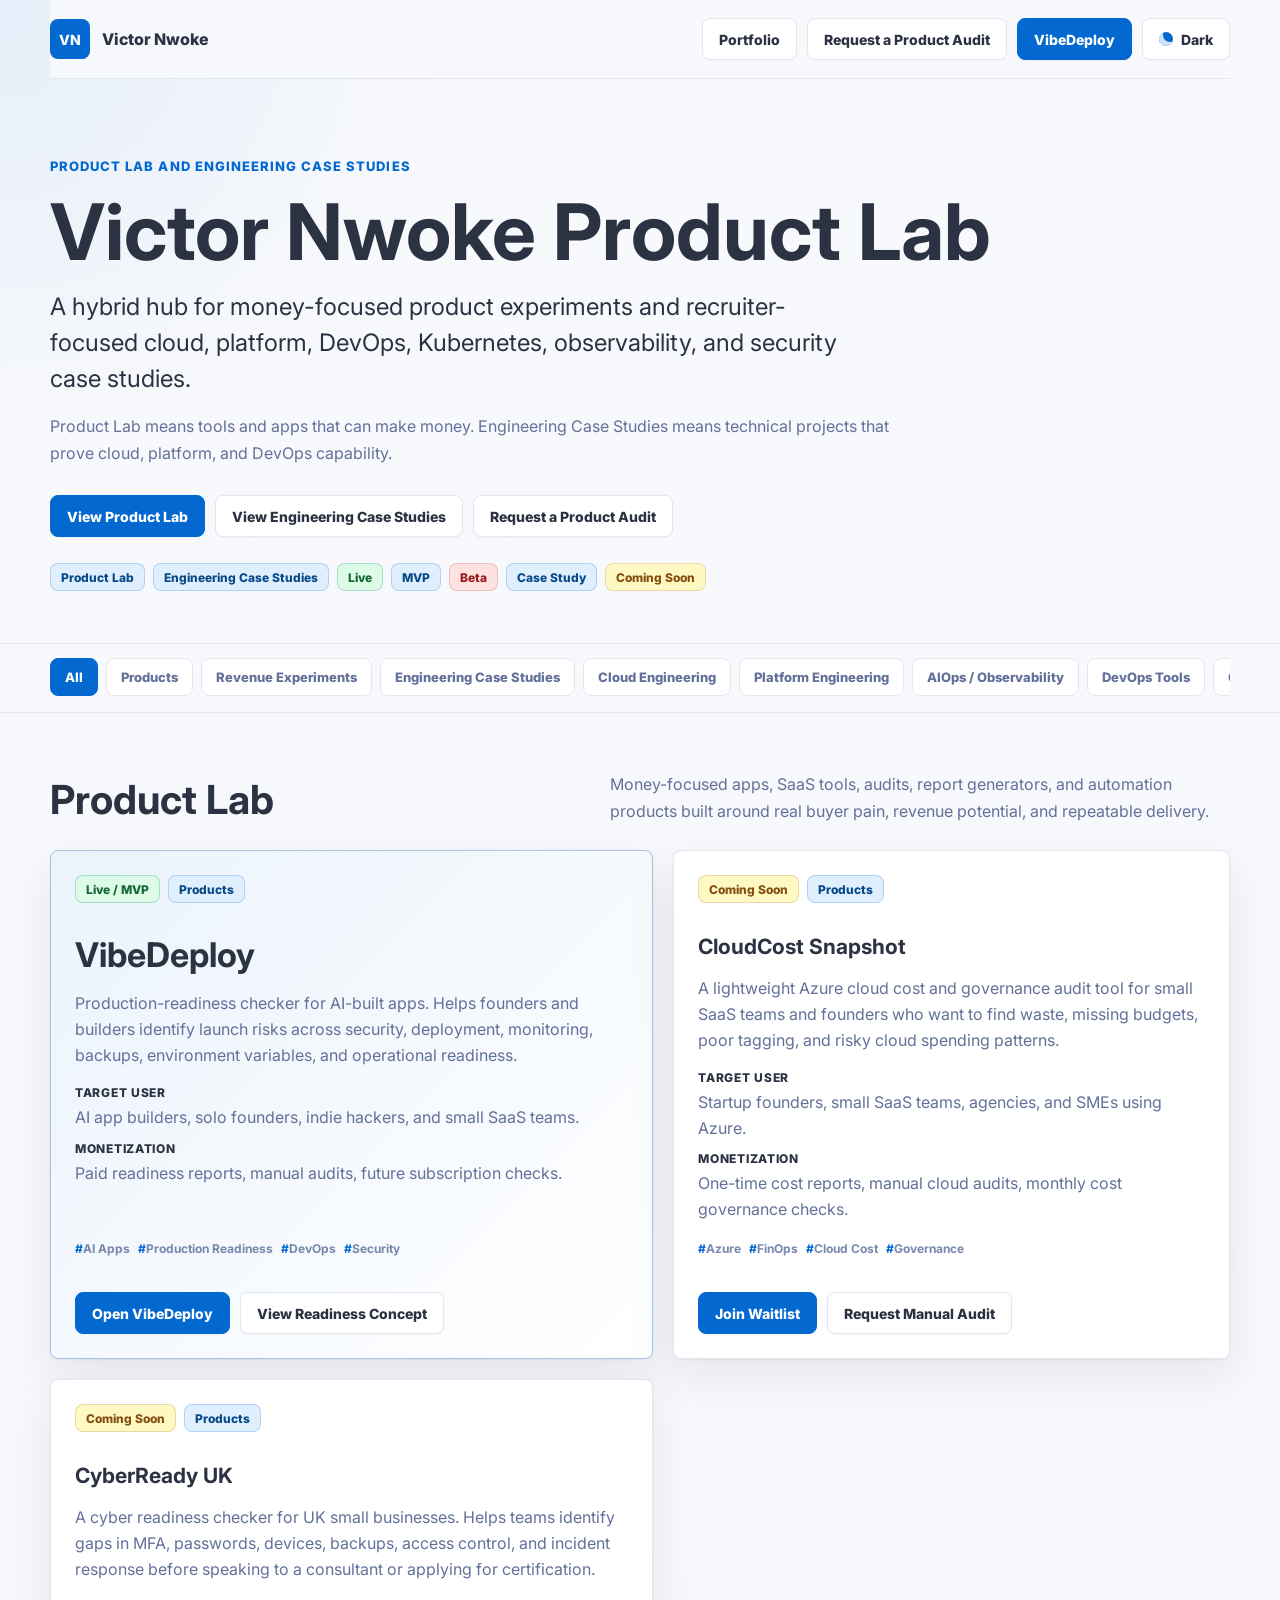
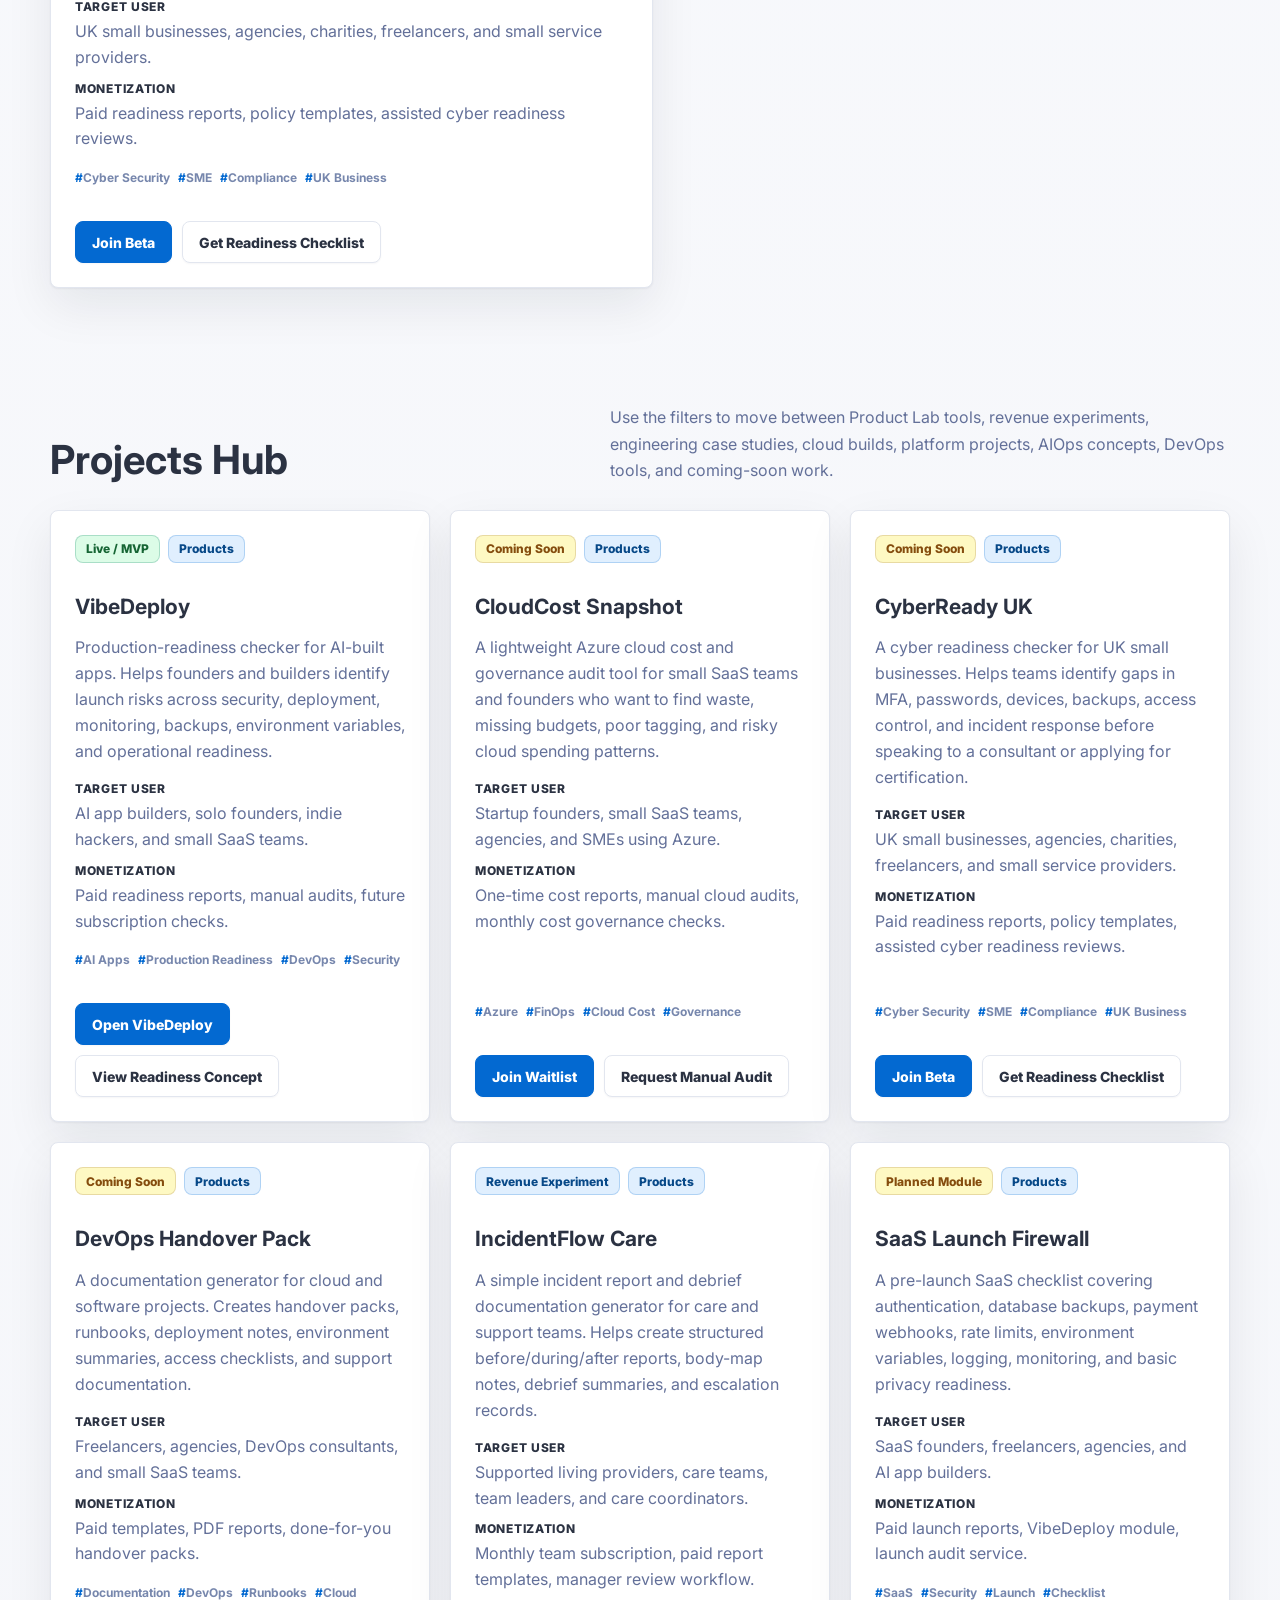
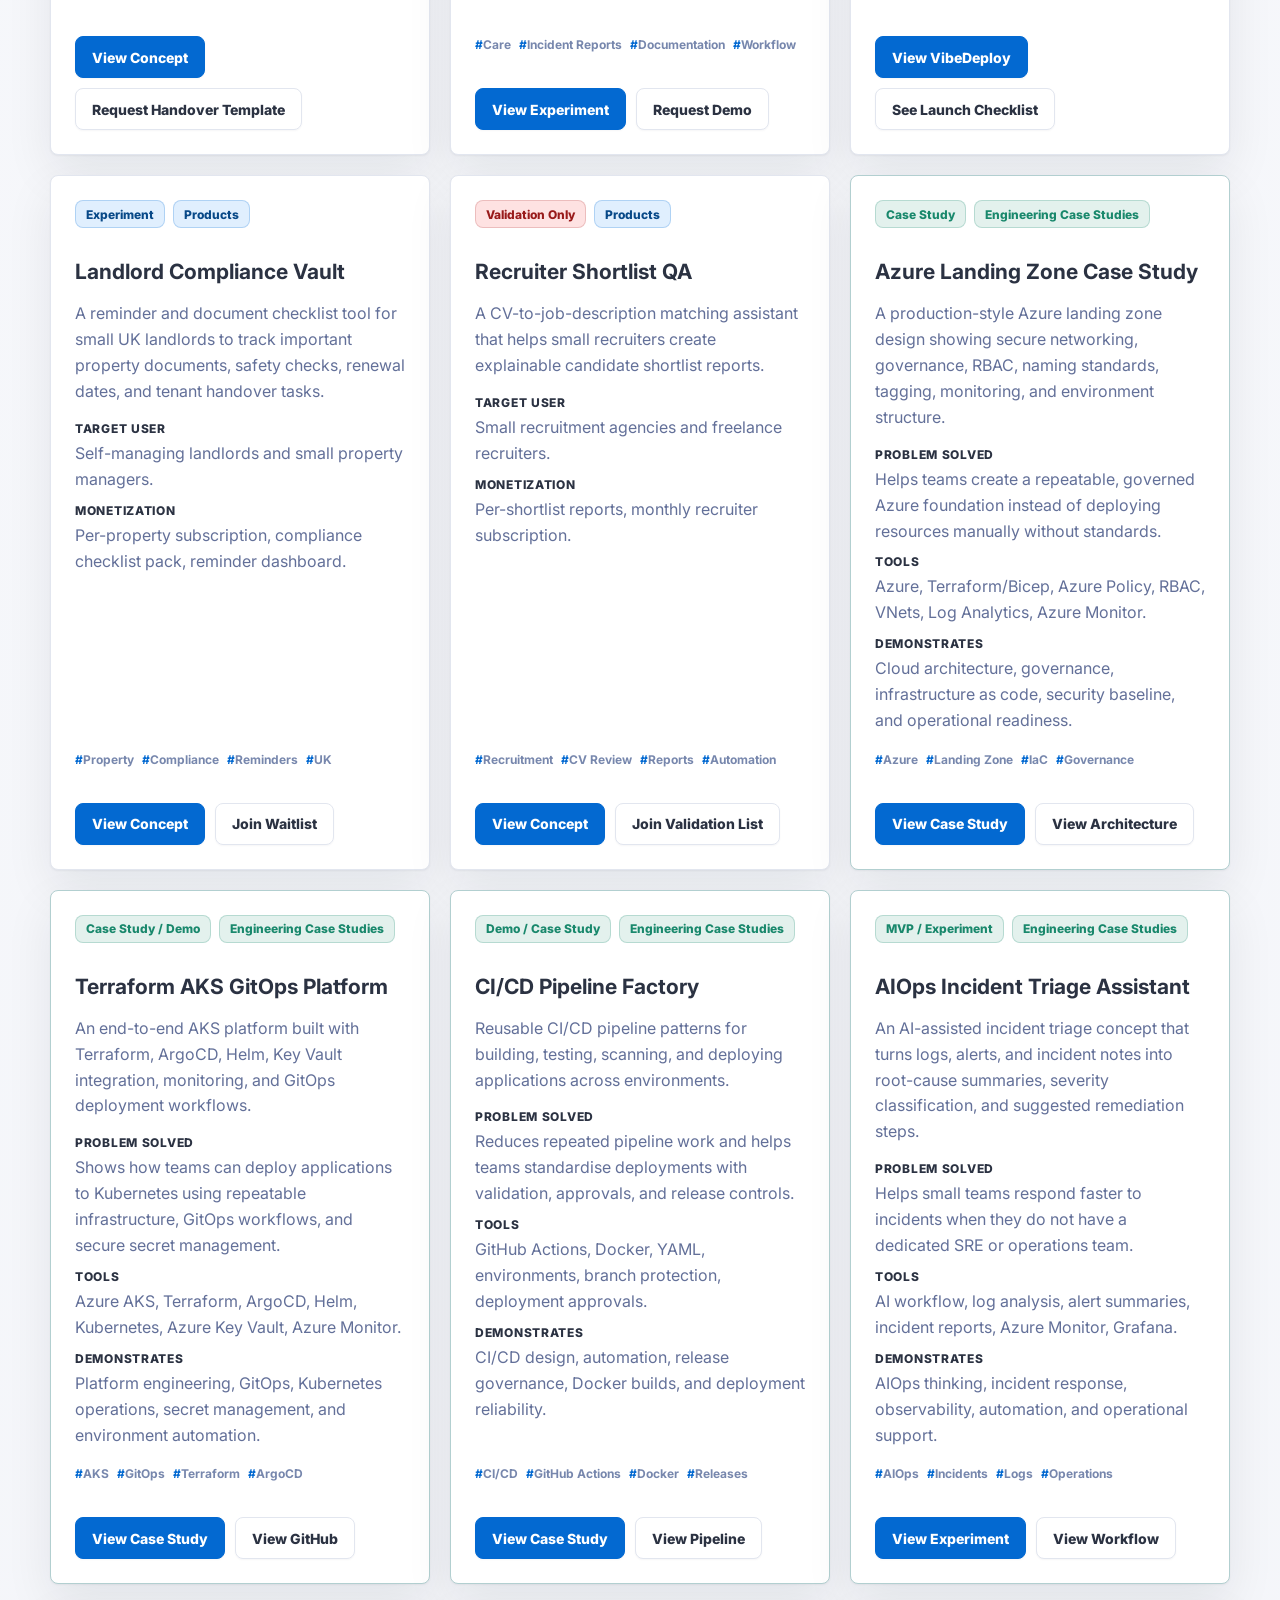
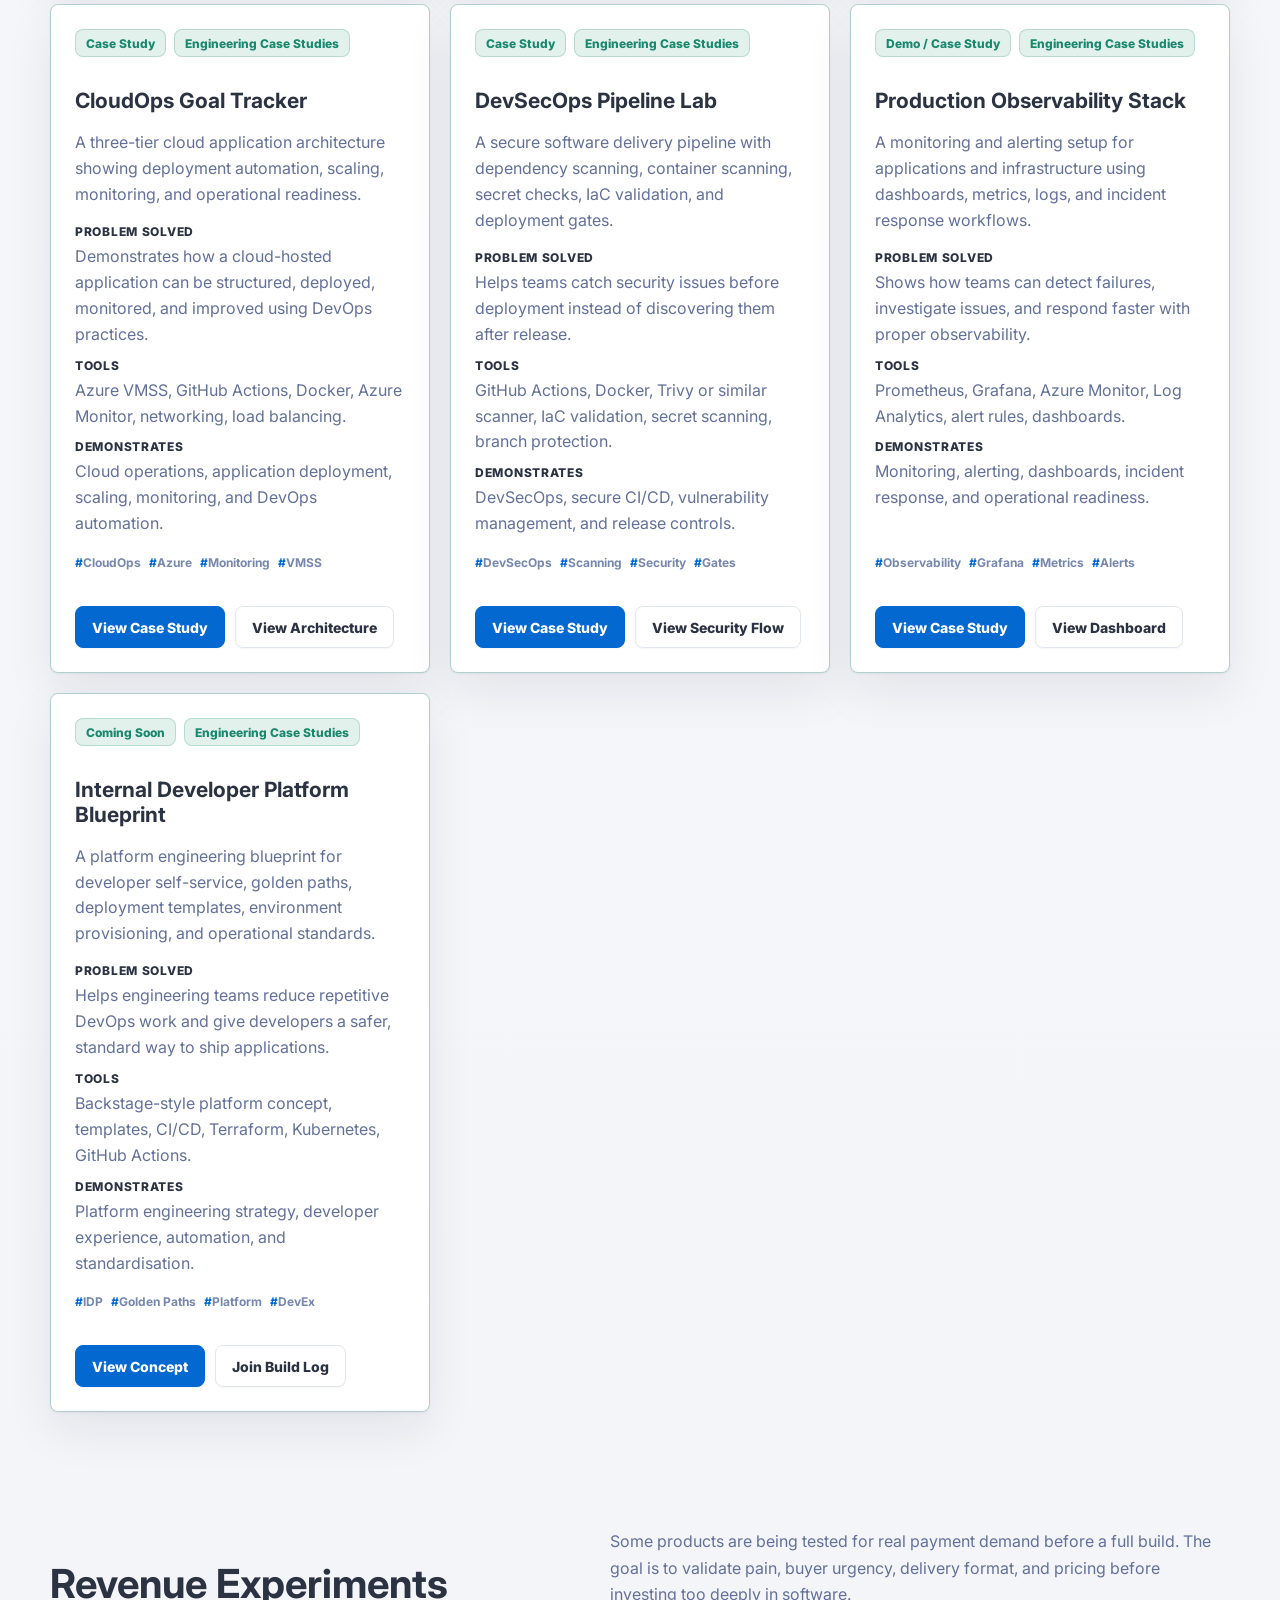
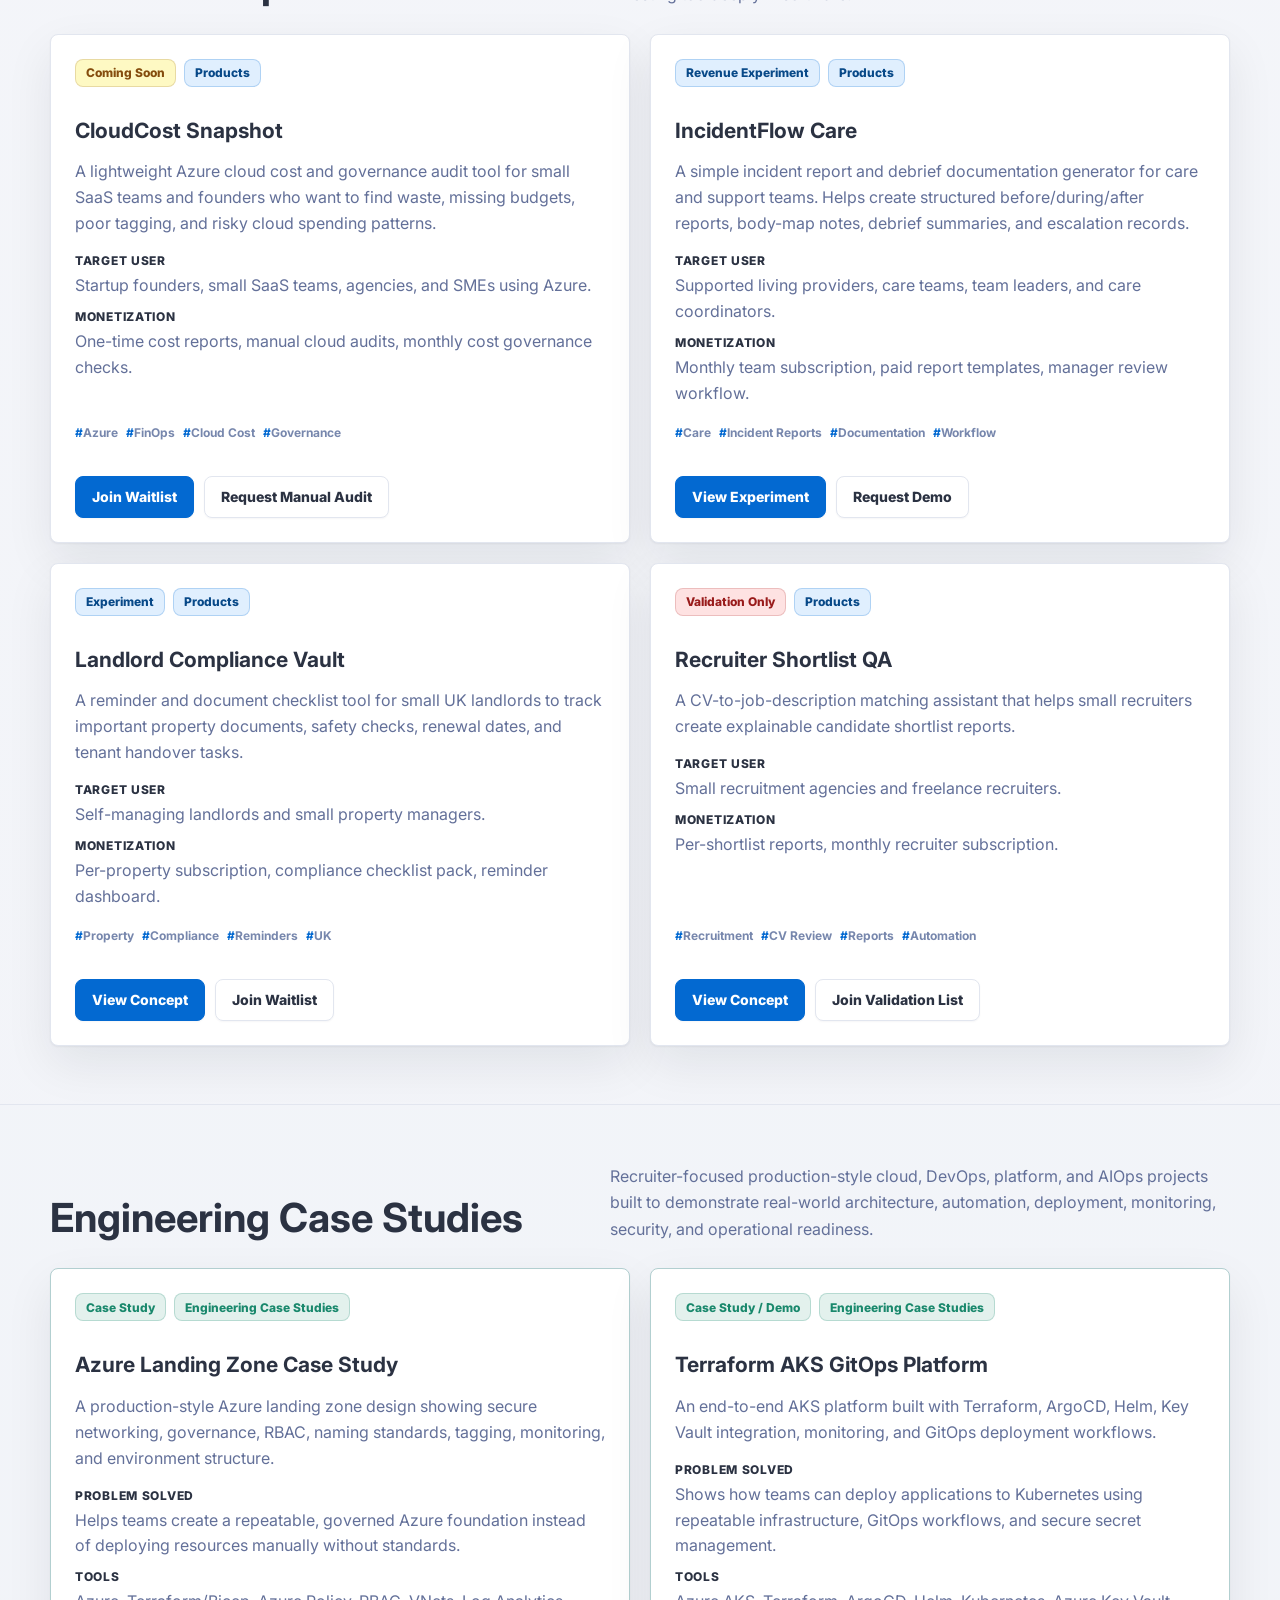
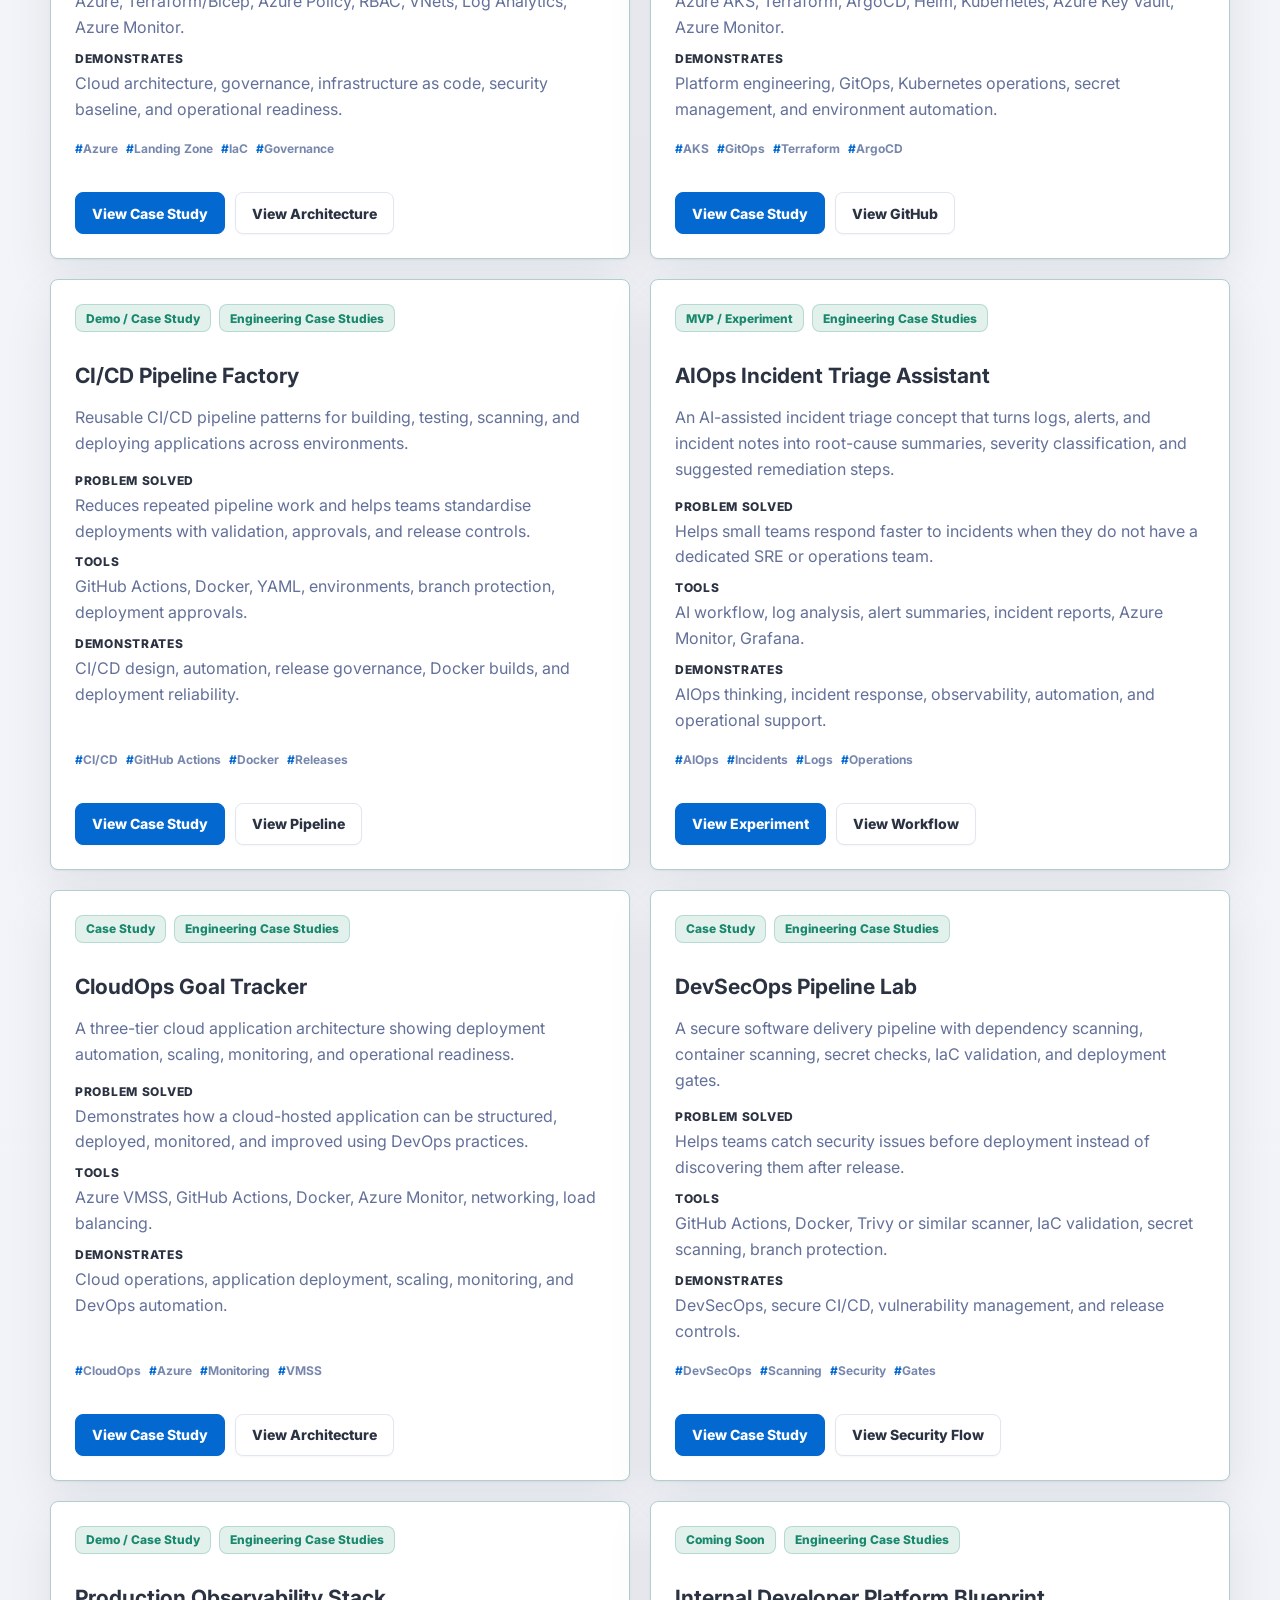
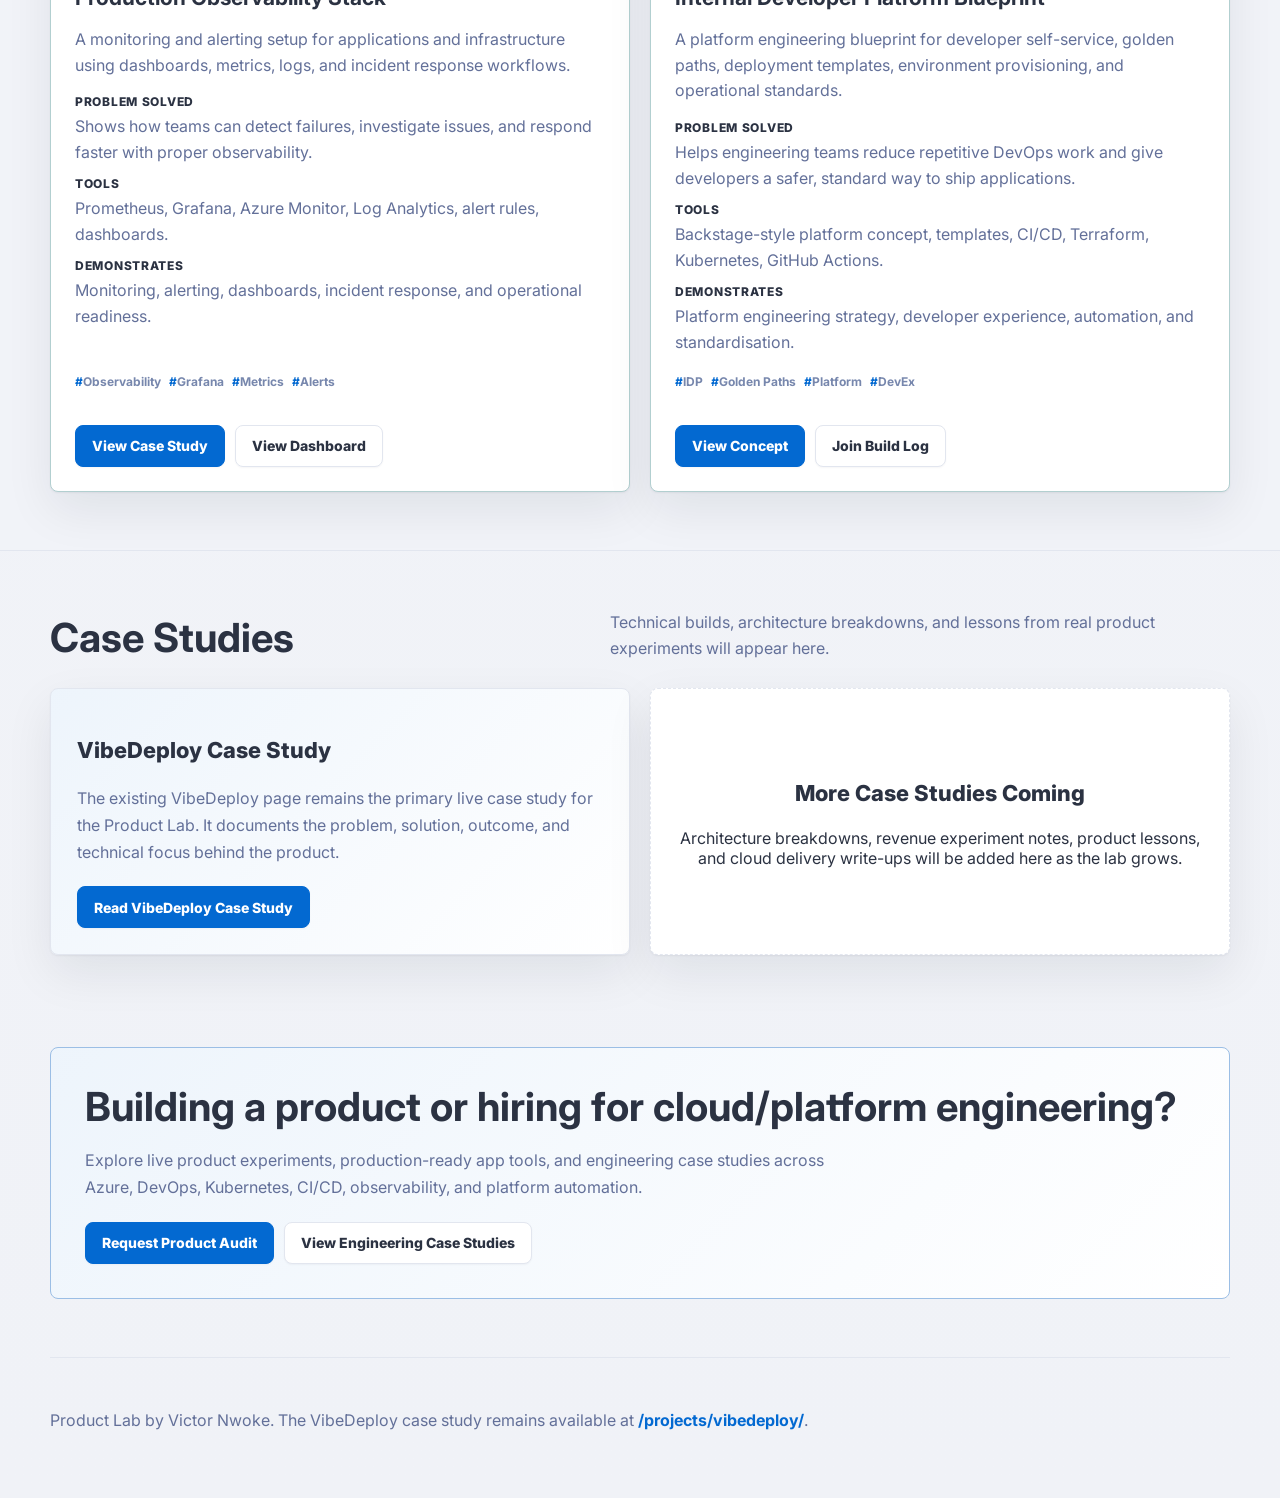
==== projects/index.html @ e007055e "build feature project page" ====
<!doctype html>
<html lang="en">
  <head>
    <meta charset="UTF-8" />
    <meta name="viewport" content="width=device-width, initial-scale=1.0" />
    <meta
      name="description"
      content="Explore Victor Nwoke’s Product Lab — live apps, SaaS tools, DevOps utilities, AI app readiness tools, cloud audit products, business automation experiments, and case studies."
    />
    <link rel="icon" type="image/svg+xml" href="../favicon.svg" />
    <link rel="preconnect" href="https://fonts.googleapis.com" />
    <link rel="preconnect" href="https://fonts.gstatic.com" crossorigin />
    <link
      href="https://fonts.googleapis.com/css2?family=Inter:wght@400;500;600;700;800&amp;display=swap"
      rel="stylesheet"
    />
    <link rel="stylesheet" href="../assets/index-D18LbNVd.css" />
    <title>Victor Nwoke Product Lab | Apps, SaaS Tools & Product Experiments</title>
    <script>
      (function () {
        try {
          var savedTheme = localStorage.getItem("victor-theme");
          var prefersDark = window.matchMedia("(prefers-color-scheme: dark)").matches;
          var theme = savedTheme || (prefersDark ? "dark" : "light");
          document.documentElement.classList.toggle("dark", theme === "dark");
          document.documentElement.setAttribute("data-theme", theme);
        } catch (error) {
          document.documentElement.setAttribute("data-theme", "light");
        }
      })();
    </script>
    <style>
      :root {
        color-scheme: dark;
        --bg: #07111f;
        --panel: #0d1b2d;
        --panel-strong: #10243a;
        --line: rgba(148, 163, 184, 0.24);
        --text: #f8fafc;
        --muted: #b6c3d5;
        --soft: #8190a5;
        --blue: #4f9cff;
        --blue-strong: #1f6fd1;
        --green: #4fd1a5;
        --amber: #f4be5e;
        --rose: #fb7185;
      }

      * {
        box-sizing: border-box;
      }

      html {
        scroll-behavior: smooth;
      }

      body {
        margin: 0;
        font-family: Inter, system-ui, -apple-system, BlinkMacSystemFont, "Segoe UI", sans-serif;
        background: var(--bg);
        color: var(--text);
      }

      a {
        color: inherit;
        text-decoration: none;
      }

      button,
      input,
      textarea,
      select {
        font: inherit;
      }

      .page {
        min-height: 100vh;
        background:
          linear-gradient(rgba(7, 17, 31, 0.88), rgba(7, 17, 31, 0.98)),
          url("https://images.pexels.com/photos/3861969/pexels-photo-3861969.jpeg?auto=compress&cs=tinysrgb&w=1800");
        background-size: cover;
        background-position: center top;
        background-attachment: fixed;
      }

      .container {
        width: min(1180px, calc(100% - 32px));
        margin: 0 auto;
      }

      .topbar {
        display: flex;
        align-items: center;
        justify-content: space-between;
        gap: 16px;
        padding: 24px 0;
      }

      .brand {
        display: inline-flex;
        align-items: center;
        gap: 12px;
        font-weight: 800;
      }

      .brand-mark {
        display: grid;
        place-items: center;
        width: 40px;
        height: 40px;
        border-radius: 8px;
        background: #ffffff;
        color: #07111f;
        font-size: 14px;
      }

      .nav-actions {
        display: flex;
        flex-wrap: wrap;
        justify-content: flex-end;
        gap: 10px;
      }

      .button,
      .text-link {
        display: inline-flex;
        align-items: center;
        justify-content: center;
        min-height: 42px;
        padding: 0 16px;
        border: 1px solid var(--line);
        border-radius: 8px;
        color: var(--text);
        font-size: 14px;
        font-weight: 800;
        background: rgba(13, 27, 45, 0.86);
        cursor: pointer;
      }

      .button.primary,
      .text-link.primary {
        border-color: rgba(79, 156, 255, 0.68);
        background: var(--blue-strong);
      }

      .button:hover,
      .text-link:hover,
      .filter-button:hover {
        border-color: rgba(79, 156, 255, 0.9);
      }

      .hero {
        padding: 54px 0 36px;
      }

      .kicker {
        display: inline-flex;
        align-items: center;
        color: var(--green);
        font-size: 13px;
        font-weight: 800;
        text-transform: uppercase;
        letter-spacing: 0.08em;
      }

      h1 {
        max-width: 980px;
        margin: 18px 0;
        font-size: clamp(44px, 7vw, 88px);
        line-height: 0.96;
        letter-spacing: 0;
      }

      .hero-copy {
        max-width: 790px;
        margin: 0;
        color: var(--muted);
        font-size: clamp(18px, 2.1vw, 24px);
        line-height: 1.5;
      }

      .hero-support {
        max-width: 850px;
        margin: 16px 0 0;
        color: var(--soft);
        font-size: 16px;
        line-height: 1.7;
      }

      .hero-actions,
      .link-row {
        display: flex;
        flex-wrap: wrap;
        gap: 10px;
      }

      .hero-actions {
        margin-top: 28px;
      }

      .status-row {
        display: flex;
        flex-wrap: wrap;
        gap: 8px;
        margin-top: 24px;
      }

      .section {
        padding: 48px 0;
      }

      .section-head {
        display: flex;
        align-items: end;
        justify-content: space-between;
        gap: 24px;
        margin-bottom: 22px;
      }

      h2 {
        margin: 0;
        font-size: clamp(28px, 4vw, 42px);
        letter-spacing: 0;
      }

      .section-head p,
      .intro-text {
        max-width: 620px;
        margin: 0;
        color: var(--muted);
        line-height: 1.65;
      }

      .filter-bar {
        position: sticky;
        top: 0;
        z-index: 3;
        padding: 14px 0;
        border-top: 1px solid var(--line);
        border-bottom: 1px solid var(--line);
        background: rgba(7, 17, 31, 0.9);
        backdrop-filter: blur(16px);
      }

      .filters {
        display: flex;
        gap: 8px;
        overflow-x: auto;
        padding-bottom: 2px;
      }

      .filter-button {
        flex: 0 0 auto;
        min-height: 38px;
        padding: 0 14px;
        border: 1px solid var(--line);
        border-radius: 8px;
        color: var(--muted);
        background: rgba(13, 27, 45, 0.9);
        cursor: pointer;
        font-size: 13px;
        font-weight: 800;
      }

      .filter-button[aria-pressed="true"] {
        color: #ffffff;
        border-color: rgba(79, 156, 255, 0.72);
        background: rgba(31, 111, 209, 0.9);
      }

      .grid {
        display: grid;
        gap: 18px;
      }

      .featured-grid {
        grid-template-columns: 1.15fr 0.85fr;
      }

      .product-grid {
        grid-template-columns: repeat(3, minmax(0, 1fr));
      }

      .case-grid,
      .engineering-grid,
      .experiment-grid {
        grid-template-columns: repeat(2, minmax(0, 1fr));
      }

      .card {
        display: flex;
        flex-direction: column;
        min-height: 100%;
        border: 1px solid var(--line);
        border-radius: 8px;
        background: rgba(13, 27, 45, 0.92);
        overflow: hidden;
      }

      .card.featured:first-child {
        min-height: 520px;
      }

      .card-body {
        display: flex;
        flex: 1;
        flex-direction: column;
        padding: 24px;
      }

      .meta-row {
        display: flex;
        flex-wrap: wrap;
        gap: 8px;
        margin-bottom: 16px;
      }

      .pill {
        display: inline-flex;
        align-items: center;
        min-height: 28px;
        padding: 0 10px;
        border-radius: 8px;
        background: rgba(79, 156, 255, 0.14);
        color: #cfe4ff;
        font-size: 12px;
        font-weight: 800;
      }

      .pill.live {
        background: rgba(79, 209, 165, 0.14);
        color: #bef7df;
      }

      .pill.soon {
        background: rgba(244, 190, 94, 0.14);
        color: #ffe2a8;
      }

      .pill.beta {
        background: rgba(251, 113, 133, 0.14);
        color: #ffd0d8;
      }

      .card h3 {
        margin: 0 0 12px;
        font-size: 22px;
        line-height: 1.18;
        letter-spacing: 0;
      }

      .card.featured:first-child h3 {
        font-size: 32px;
      }

      .card p {
        margin: 0;
        color: var(--muted);
        line-height: 1.62;
      }

      .product-details {
        display: grid;
        gap: 12px;
        margin: 18px 0;
      }

      .detail {
        padding: 14px;
        border: 1px solid rgba(148, 163, 184, 0.16);
        border-radius: 8px;
        background: rgba(255, 255, 255, 0.035);
      }

      .mini-label {
        display: block;
        margin-bottom: 5px;
        color: var(--text);
        font-size: 12px;
        font-weight: 800;
        text-transform: uppercase;
        letter-spacing: 0.08em;
      }

      .tags {
        display: flex;
        flex-wrap: wrap;
        gap: 8px;
        margin: auto 0 0;
        padding-top: 10px;
      }

      .tag {
        color: #dce8f7;
        font-size: 12px;
        font-weight: 700;
      }

      .tag::before {
        content: "#";
        color: var(--blue);
      }

      .link-row {
        margin-top: 20px;
      }

      .lab-note {
        padding: 26px;
        border: 1px solid var(--line);
        border-radius: 8px;
        background: rgba(16, 36, 58, 0.92);
      }

      .lab-note p {
        margin: 10px 0 0;
        color: var(--muted);
        line-height: 1.7;
      }

      .case-placeholder {
        display: grid;
        place-items: center;
        min-height: 260px;
        padding: 28px;
        text-align: center;
        border: 1px dashed rgba(148, 163, 184, 0.42);
        border-radius: 8px;
        background: rgba(13, 27, 45, 0.7);
      }

      .final-cta {
        margin: 26px 0 58px;
        padding: 34px;
        border: 1px solid rgba(79, 156, 255, 0.35);
        border-radius: 8px;
        background: rgba(31, 111, 209, 0.16);
      }

      .final-cta p {
        max-width: 780px;
        color: var(--muted);
        line-height: 1.7;
      }

      .footer {
        padding: 36px 0 52px;
        color: var(--soft);
        border-top: 1px solid var(--line);
      }

      .empty-state {
        display: none;
        padding: 28px;
        border: 1px solid var(--line);
        border-radius: 8px;
        color: var(--muted);
        background: rgba(13, 27, 45, 0.82);
      }

      @media (max-width: 980px) {
        .featured-grid,
        .product-grid,
        .case-grid,
        .engineering-grid,
        .experiment-grid {
          grid-template-columns: 1fr;
        }

        .section-head {
          align-items: start;
          flex-direction: column;
        }
      }

      @media (max-width: 640px) {
        .topbar {
          align-items: flex-start;
          flex-direction: column;
        }

        .nav-actions,
        .button,
        .text-link {
          width: 100%;
        }

        .nav-actions {
          justify-content: flex-start;
        }

        .hero {
          padding-top: 34px;
        }

        .card-body,
        .lab-note,
        .final-cta {
          padding: 20px;
        }
      }

      :root {
        color-scheme: light;
        --bg: #f8f9fc;
        --surface: #ffffff;
        --surface-muted: #f0f2f7;
        --surface-strong: #e0effe;
        --text: #2b3242;
        --text-muted: #637099;
        --text-soft: #7787ad;
        --border: #e2e6ef;
        --primary: #0369d1;
        --primary-hover: #0552a5;
        --secondary: #19886c;
        --badge-bg: #e0effe;
        --badge-text: #084988;
        --success-bg: #dcfce7;
        --success-text: #166534;
        --warning-bg: #fef9c3;
        --warning-text: #854d0e;
        --danger-bg: #fee2e2;
        --danger-text: #991b1b;
        --card-shadow: 0 1px 2px rgba(15, 23, 42, 0.05), 0 18px 48px rgba(15, 23, 42, 0.08);
      }

      html.dark {
        color-scheme: dark;
        --bg: #2b3242;
        --surface: #535e7f;
        --surface-muted: #475067;
        --surface-strong: #0a3c71;
        --text: #f8f9fc;
        --text-muted: #ced5e4;
        --text-soft: #b3bdd5;
        --border: #637099;
        --primary: #38a3f7;
        --primary-hover: #7cc5fb;
        --secondary: #4fd1a5;
        --badge-bg: rgba(10, 60, 113, 0.5);
        --badge-text: #7cc5fb;
        --success-bg: rgba(20, 83, 45, 0.34);
        --success-text: #bbf7d0;
        --warning-bg: rgba(113, 63, 18, 0.34);
        --warning-text: #fde68a;
        --danger-bg: rgba(127, 29, 29, 0.34);
        --danger-text: #fecaca;
        --card-shadow: 0 1px 2px rgba(0, 0, 0, 0.18), 0 18px 42px rgba(0, 0, 0, 0.2);
      }

      body {
        background: var(--bg);
        color: var(--text);
      }

      a,
      button {
        transition: color 160ms ease, background-color 160ms ease, border-color 160ms ease,
          box-shadow 160ms ease, transform 160ms ease;
      }

      a:focus-visible,
      button:focus-visible {
        outline: 2px solid var(--primary);
        outline-offset: 3px;
      }

      .page {
        background:
          radial-gradient(circle at top left, rgba(3, 105, 209, 0.08), transparent 28rem),
          linear-gradient(180deg, var(--bg) 0%, var(--surface-muted) 100%);
      }

      html.dark .page {
        background:
          radial-gradient(circle at top left, rgba(56, 163, 247, 0.12), transparent 26rem),
          linear-gradient(180deg, #2b3242 0%, #475067 100%);
      }

      .container {
        max-width: 1180px;
      }

      .topbar {
        position: sticky;
        top: 0;
        z-index: 10;
        width: min(1180px, calc(100% - 32px));
        margin: 0 auto;
        padding: 18px 0;
        border-bottom: 1px solid var(--border);
        background: color-mix(in srgb, var(--bg) 92%, transparent);
        backdrop-filter: blur(14px);
      }

      .brand {
        color: var(--text);
      }

      .brand-mark {
        background: var(--primary);
        color: #ffffff;
      }

      .theme-toggle {
        gap: 8px;
      }

      .theme-toggle::before {
        content: "";
        width: 14px;
        height: 14px;
        border-radius: 999px;
        background: var(--primary);
        box-shadow: inset 4px -4px 0 color-mix(in srgb, var(--surface) 80%, transparent);
      }

      .button,
      .text-link {
        border-color: var(--border);
        color: var(--text);
        background: var(--surface);
        box-shadow: 0 1px 2px rgba(15, 23, 42, 0.04);
      }

      .button:hover,
      .text-link:hover,
      .filter-button:hover {
        transform: translateY(-1px);
        border-color: var(--primary);
      }

      .button.primary,
      .text-link.primary {
        border-color: var(--primary);
        background: var(--primary);
        color: #ffffff;
      }

      .button.primary:hover,
      .text-link.primary:hover {
        background: var(--primary-hover);
      }

      .hero {
        padding: 76px 0 52px;
      }

      .kicker {
        color: var(--primary);
      }

      h1 {
        color: var(--text);
        font-size: clamp(42px, 7vw, 78px);
        line-height: 1;
      }

      .hero-copy {
        color: var(--text);
      }

      .hero-support,
      .section-head p,
      .intro-text,
      .card p,
      .lab-note p,
      .final-cta p,
      .footer,
      .empty-state {
        color: var(--text-muted);
      }

      .status-row {
        margin-top: 26px;
      }

      .section {
        padding: 58px 0;
      }

      .section-head {
        margin-bottom: 26px;
      }

      h2 {
        color: var(--text);
        font-size: clamp(28px, 4vw, 40px);
      }

      .filter-bar {
        top: 77px;
        border-color: var(--border);
        background: color-mix(in srgb, var(--bg) 90%, transparent);
      }

      .filter-button {
        border-color: var(--border);
        color: var(--text-muted);
        background: var(--surface);
      }

      .filter-button[aria-pressed="true"] {
        border-color: var(--primary);
        background: var(--primary);
        color: #ffffff;
      }

      .grid {
        gap: 20px;
      }

      .featured-grid {
        grid-template-columns: minmax(0, 1.04fr) minmax(0, 0.96fr);
      }

      .engineering-grid {
        grid-template-columns: repeat(2, minmax(0, 1fr));
      }

      .product-grid {
        align-items: stretch;
        grid-template-columns: repeat(3, minmax(0, 1fr));
      }

      .product-grid[data-count="1"] {
        grid-template-columns: minmax(0, 380px);
      }

      .product-grid[data-count="2"] {
        grid-template-columns: repeat(2, minmax(0, 380px));
      }

      .card,
      .lab-note,
      .case-placeholder,
      .empty-state {
        border-color: var(--border);
        background: var(--surface);
        box-shadow: var(--card-shadow);
      }

      .card {
        min-height: 100%;
      }

      .product-grid .card,
      .engineering-grid .card,
      .experiment-grid .card {
        min-height: auto;
      }

      .card.engineering {
        border-color: color-mix(in srgb, var(--secondary) 24%, var(--border));
      }

      .card.engineering .pill {
        border-color: color-mix(in srgb, var(--secondary) 22%, transparent);
        background: color-mix(in srgb, var(--secondary) 12%, var(--surface));
        color: var(--secondary);
      }

      .card.featured:first-child {
        min-height: auto;
        border-color: color-mix(in srgb, var(--primary) 28%, var(--border));
        background:
          linear-gradient(135deg, color-mix(in srgb, var(--primary) 8%, var(--surface)), var(--surface));
      }

      .card-body {
        gap: 16px;
        padding: 24px;
      }

      .card h3 {
        color: var(--text);
        font-size: 21px;
        margin-bottom: 0;
      }

      .card.featured:first-child h3 {
        font-size: clamp(26px, 3vw, 34px);
      }

      .product-details {
        gap: 10px;
        margin: 0;
      }

      .detail {
        padding: 0;
        border: 0;
        background: transparent;
      }

      .mini-label {
        color: var(--text);
        letter-spacing: 0.06em;
      }

      .pill {
        border: 1px solid color-mix(in srgb, var(--primary) 22%, transparent);
        background: var(--badge-bg);
        color: var(--badge-text);
      }

      .pill.live {
        border-color: color-mix(in srgb, var(--secondary) 26%, transparent);
        background: var(--success-bg);
        color: var(--success-text);
      }

      .pill.soon {
        border-color: color-mix(in srgb, var(--warning-text) 18%, transparent);
        background: var(--warning-bg);
        color: var(--warning-text);
      }

      .pill.beta {
        border-color: color-mix(in srgb, var(--danger-text) 18%, transparent);
        background: var(--danger-bg);
        color: var(--danger-text);
      }

      .tags {
        margin-top: auto;
        padding-top: 2px;
      }

      .tag {
        color: var(--text-soft);
      }

      .tag::before {
        color: var(--primary);
      }

      .lab-note,
      .final-cta {
        background:
          linear-gradient(135deg, color-mix(in srgb, var(--primary) 7%, var(--surface)), var(--surface));
      }

      .engineering-section {
        border-top: 1px solid var(--border);
        border-bottom: 1px solid var(--border);
        background: color-mix(in srgb, var(--surface-muted) 42%, transparent);
      }

      .case-placeholder {
        border-style: dashed;
        background: var(--surface);
      }

      .case-placeholder h3,
      .lab-note h3 {
        color: var(--text);
        font-size: 22px;
        font-weight: 800;
      }

      .final-cta {
        margin-top: 34px;
        border-color: color-mix(in srgb, var(--primary) 32%, var(--border));
      }

      .container.final-cta {
        margin: 34px auto 58px;
      }

      .footer {
        border-color: var(--border);
      }

      .footer a {
        color: var(--primary);
        font-weight: 700;
      }

      @media (max-width: 980px) {
        .filter-bar {
          top: 73px;
        }

        .product-grid {
          grid-template-columns: repeat(2, minmax(0, 1fr));
        }

        .engineering-grid {
          grid-template-columns: 1fr;
        }

        .product-grid[data-count="1"] {
          grid-template-columns: minmax(0, 420px);
        }

        .product-grid[data-count="2"] {
          grid-template-columns: repeat(2, minmax(0, 1fr));
        }
      }

      @media (max-width: 640px) {
        .topbar {
          position: relative;
          width: min(1180px, calc(100% - 32px));
        }

        .filter-bar {
          top: 0;
        }

        .hero {
          padding-top: 42px;
        }

        h1 {
          font-size: clamp(40px, 14vw, 56px);
          line-height: 1.02;
        }

        .filters {
          gap: 8px;
          padding-bottom: 6px;
          scroll-padding-inline: 16px;
        }

        .filter-button {
          min-height: 42px;
        }

        .product-grid,
        .product-grid[data-count="1"],
        .product-grid[data-count="2"],
        .engineering-grid {
          grid-template-columns: 1fr;
        }

        .card-body,
        .lab-note,
        .final-cta {
          padding: 20px;
        }

        .link-row {
          width: 100%;
        }

        .nav-actions,
        .button,
        .text-link {
          width: 100%;
        }
      }
    </style>
  </head>
  <body>
    <div class="page">
      <header class="container topbar">
        <a class="brand" href="/">
          <span class="brand-mark">VN</span>
          <span>Victor Nwoke</span>
        </a>
        <nav class="nav-actions" aria-label="Product Lab navigation">
          <a class="button" href="/">Portfolio</a>
          <a class="button" href="/#contact">Request a Product Audit</a>
          <a class="button primary" href="/projects/vibedeploy/">VibeDeploy</a>
          <button class="button theme-toggle" type="button" id="theme-toggle" aria-label="Switch to dark mode">
            <span id="theme-toggle-label">Dark</span>
          </button>
        </nav>
      </header>

      <main>
        <section class="container hero">
          <span class="kicker">Product Lab and Engineering Case Studies</span>
          <h1>Victor Nwoke Product Lab</h1>
          <p class="hero-copy">
            A hybrid hub for money-focused product experiments and recruiter-focused
            cloud, platform, DevOps, Kubernetes, observability, and security case studies.
          </p>
          <p class="hero-support">
            Product Lab means tools and apps that can make money. Engineering Case
            Studies means technical projects that prove cloud, platform, and DevOps
            capability.
          </p>
          <div class="hero-actions">
            <a class="button primary" href="#product-lab">View Product Lab</a>
            <a class="button" href="#engineering-case-studies">View Engineering Case Studies</a>
            <a class="button" href="/#contact">Request a Product Audit</a>
          </div>
          <div class="status-row" aria-label="Product statuses">
            <span class="pill">Product Lab</span>
            <span class="pill">Engineering Case Studies</span>
            <span class="pill live">Live</span>
            <span class="pill">MVP</span>
            <span class="pill beta">Beta</span>
            <span class="pill">Case Study</span>
            <span class="pill soon">Coming Soon</span>
          </div>
        </section>

        <section class="filter-bar" aria-label="Product categories">
          <div class="container filters" id="filters"></div>
        </section>

        <section class="container section" id="product-lab" aria-labelledby="featured-products">
          <div class="section-head">
            <h2 id="featured-products">Product Lab</h2>
            <p>
              Money-focused apps, SaaS tools, audits, report generators, and automation
              products built around real buyer pain, revenue potential, and repeatable
              delivery.
            </p>
          </div>
          <div class="grid featured-grid" id="featured-grid"></div>
        </section>

        <section class="container section" id="live-products" aria-labelledby="product-grid-title">
          <div class="section-head">
            <h2 id="product-grid-title">Projects Hub</h2>
            <p>
              Use the filters to move between Product Lab tools, revenue experiments,
              engineering case studies, cloud builds, platform projects, AIOps concepts,
              DevOps tools, and coming-soon work.
            </p>
          </div>
          <div class="grid product-grid" id="product-grid"></div>
          <p class="empty-state" id="empty-state">No products match this filter yet.</p>
        </section>

        <section class="container section" aria-labelledby="revenue-experiments">
          <div class="section-head">
            <h2 id="revenue-experiments">Revenue Experiments</h2>
            <p>
              Some products are being tested for real payment demand before a full build.
              The goal is to validate pain, buyer urgency, delivery format, and pricing
              before investing too deeply in software.
            </p>
          </div>
          <div class="grid experiment-grid" id="experiment-grid"></div>
        </section>

        <section class="engineering-section" aria-labelledby="engineering-case-studies">
          <div class="container section">
            <div class="section-head">
              <h2 id="engineering-case-studies">Engineering Case Studies</h2>
              <p>
                Recruiter-focused production-style cloud, DevOps, platform, and AIOps
                projects built to demonstrate real-world architecture, automation,
                deployment, monitoring, security, and operational readiness.
              </p>
            </div>
            <div class="grid engineering-grid" id="engineering-grid"></div>
          </div>
        </section>

        <section class="container section" aria-labelledby="case-studies">
          <div class="section-head">
            <h2 id="case-studies">Case Studies</h2>
            <p>
              Technical builds, architecture breakdowns, and lessons from real product
              experiments will appear here.
            </p>
          </div>
          <div class="grid case-grid">
            <article class="lab-note">
              <h3>VibeDeploy Case Study</h3>
              <p>
                The existing VibeDeploy page remains the primary live case study for the
                Product Lab. It documents the problem, solution, outcome, and technical
                focus behind the product.
              </p>
              <div class="link-row">
                <a class="text-link primary" href="/projects/vibedeploy/">Read VibeDeploy Case Study</a>
              </div>
            </article>
            <div class="case-placeholder">
              <div>
                <h3>More Case Studies Coming</h3>
                <p>
                  Architecture breakdowns, revenue experiment notes, product lessons, and
                  cloud delivery write-ups will be added here as the lab grows.
                </p>
              </div>
            </div>
          </div>
        </section>

        <section class="container final-cta" aria-labelledby="final-cta-title">
          <h2 id="final-cta-title">Building a product or hiring for cloud/platform engineering?</h2>
          <p>
            Explore live product experiments, production-ready app tools, and engineering
            case studies across Azure, DevOps, Kubernetes, CI/CD, observability, and
            platform automation.
          </p>
          <div class="link-row">
            <a class="text-link primary" href="/#contact">Request Product Audit</a>
            <a class="text-link" href="#engineering-case-studies">View Engineering Case Studies</a>
          </div>
        </section>
      </main>

      <footer class="container footer">
        <p>
          Product Lab by Victor Nwoke. The VibeDeploy case study remains available at
          <a href="/projects/vibedeploy/">/projects/vibedeploy/</a>.
        </p>
      </footer>
    </div>

    <script>
      const filters = [
        "All",
        "Products",
        "Revenue Experiments",
        "Engineering Case Studies",
        "Cloud Engineering",
        "Platform Engineering",
        "AIOps / Observability",
        "DevOps Tools",
        "Coming Soon"
      ];

      const products = [
        {
          name: "VibeDeploy",
          status: "Live / MVP",
          categories: ["Products", "Live Products", "AI App Tools", "Case Studies"],
          description:
            "Production-readiness checker for AI-built apps. Helps founders and builders identify launch risks across security, deployment, monitoring, backups, environment variables, and operational readiness.",
          targetUser: "AI app builders, solo founders, indie hackers, and small SaaS teams.",
          monetization: "Paid readiness reports, manual audits, future subscription checks.",
          primaryCta: "Open VibeDeploy",
          primaryLink: "/projects/vibedeploy/",
          secondaryCta: "View Readiness Concept",
          secondaryLink: "/projects/vibedeploy/",
          tags: ["AI Apps", "Production Readiness", "DevOps", "Security"],
          featured: true
        },
        {
          name: "CloudCost Snapshot",
          status: "Coming Soon",
          categories: ["Products", "DevOps Tools", "Revenue Experiments", "Coming Soon"],
          description:
            "A lightweight Azure cloud cost and governance audit tool for small SaaS teams and founders who want to find waste, missing budgets, poor tagging, and risky cloud spending patterns.",
          targetUser: "Startup founders, small SaaS teams, agencies, and SMEs using Azure.",
          monetization: "One-time cost reports, manual cloud audits, monthly cost governance checks.",
          primaryCta: "Join Waitlist",
          primaryLink: "/#contact",
          secondaryCta: "Request Manual Audit",
          secondaryLink: "/#contact",
          tags: ["Azure", "FinOps", "Cloud Cost", "Governance"],
          featured: true
        },
        {
          name: "CyberReady UK",
          status: "Coming Soon",
          categories: ["Products", "Business Automation Apps", "Coming Soon"],
          description:
            "A cyber readiness checker for UK small businesses. Helps teams identify gaps in MFA, passwords, devices, backups, access control, and incident response before speaking to a consultant or applying for certification.",
          targetUser: "UK small businesses, agencies, charities, freelancers, and small service providers.",
          monetization: "Paid readiness reports, policy templates, assisted cyber readiness reviews.",
          primaryCta: "Join Beta",
          primaryLink: "/#contact",
          secondaryCta: "Get Readiness Checklist",
          secondaryLink: "/#contact",
          tags: ["Cyber Security", "SME", "Compliance", "UK Business"],
          featured: true
        },
        {
          name: "DevOps Handover Pack",
          status: "Coming Soon",
          categories: ["Products", "DevOps Tools", "Coming Soon"],
          description:
            "A documentation generator for cloud and software projects. Creates handover packs, runbooks, deployment notes, environment summaries, access checklists, and support documentation.",
          targetUser: "Freelancers, agencies, DevOps consultants, and small SaaS teams.",
          monetization: "Paid templates, PDF reports, done-for-you handover packs.",
          primaryCta: "View Concept",
          primaryLink: "/#contact",
          secondaryCta: "Request Handover Template",
          secondaryLink: "/#contact",
          tags: ["Documentation", "DevOps", "Runbooks", "Cloud"]
        },
        {
          name: "IncidentFlow Care",
          status: "Revenue Experiment",
          categories: ["Products", "Business Automation Apps", "Revenue Experiments"],
          description:
            "A simple incident report and debrief documentation generator for care and support teams. Helps create structured before/during/after reports, body-map notes, debrief summaries, and escalation records.",
          targetUser: "Supported living providers, care teams, team leaders, and care coordinators.",
          monetization: "Monthly team subscription, paid report templates, manager review workflow.",
          primaryCta: "View Experiment",
          primaryLink: "/#contact",
          secondaryCta: "Request Demo",
          secondaryLink: "/#contact",
          tags: ["Care", "Incident Reports", "Documentation", "Workflow"]
        },
        {
          name: "SaaS Launch Firewall",
          status: "Planned Module",
          categories: ["Products", "AI App Tools", "Coming Soon"],
          description:
            "A pre-launch SaaS checklist covering authentication, database backups, payment webhooks, rate limits, environment variables, logging, monitoring, and basic privacy readiness.",
          targetUser: "SaaS founders, freelancers, agencies, and AI app builders.",
          monetization: "Paid launch reports, VibeDeploy module, launch audit service.",
          primaryCta: "View VibeDeploy",
          primaryLink: "/projects/vibedeploy/",
          secondaryCta: "See Launch Checklist",
          secondaryLink: "/projects/vibedeploy/",
          tags: ["SaaS", "Security", "Launch", "Checklist"]
        },
        {
          name: "Landlord Compliance Vault",
          status: "Experiment",
          categories: ["Products", "Business Automation Apps", "Revenue Experiments"],
          description:
            "A reminder and document checklist tool for small UK landlords to track important property documents, safety checks, renewal dates, and tenant handover tasks.",
          targetUser: "Self-managing landlords and small property managers.",
          monetization: "Per-property subscription, compliance checklist pack, reminder dashboard.",
          primaryCta: "View Concept",
          primaryLink: "/#contact",
          secondaryCta: "Join Waitlist",
          secondaryLink: "/#contact",
          tags: ["Property", "Compliance", "Reminders", "UK"]
        },
        {
          name: "Recruiter Shortlist QA",
          status: "Validation Only",
          categories: ["Products", "Business Automation Apps", "Revenue Experiments"],
          description:
            "A CV-to-job-description matching assistant that helps small recruiters create explainable candidate shortlist reports.",
          targetUser: "Small recruitment agencies and freelance recruiters.",
          monetization: "Per-shortlist reports, monthly recruiter subscription.",
          primaryCta: "View Concept",
          primaryLink: "/#contact",
          secondaryCta: "Join Validation List",
          secondaryLink: "/#contact",
          tags: ["Recruitment", "CV Review", "Reports", "Automation"]
        }
      ];

      const engineeringCaseStudies = [
        {
          name: "Azure Landing Zone Case Study",
          status: "Case Study",
          categories: ["Engineering Case Studies", "Cloud Engineering", "Infrastructure as Code", "Security / DevSecOps"],
          description:
            "A production-style Azure landing zone design showing secure networking, governance, RBAC, naming standards, tagging, monitoring, and environment structure.",
          problemSolved:
            "Helps teams create a repeatable, governed Azure foundation instead of deploying resources manually without standards.",
          tools: "Azure, Terraform/Bicep, Azure Policy, RBAC, VNets, Log Analytics, Azure Monitor.",
          demonstrates:
            "Cloud architecture, governance, infrastructure as code, security baseline, and operational readiness.",
          primaryCta: "View Case Study",
          primaryLink: "/#contact",
          secondaryCta: "View Architecture",
          secondaryLink: "/#contact",
          tags: ["Azure", "Landing Zone", "IaC", "Governance"],
          type: "engineering"
        },
        {
          name: "Terraform AKS GitOps Platform",
          status: "Case Study / Demo",
          categories: [
            "Engineering Case Studies",
            "Platform Engineering",
            "Kubernetes / Containers",
            "Infrastructure as Code"
          ],
          description:
            "An end-to-end AKS platform built with Terraform, ArgoCD, Helm, Key Vault integration, monitoring, and GitOps deployment workflows.",
          problemSolved:
            "Shows how teams can deploy applications to Kubernetes using repeatable infrastructure, GitOps workflows, and secure secret management.",
          tools: "Azure AKS, Terraform, ArgoCD, Helm, Kubernetes, Azure Key Vault, Azure Monitor.",
          demonstrates:
            "Platform engineering, GitOps, Kubernetes operations, secret management, and environment automation.",
          primaryCta: "View Case Study",
          primaryLink: "/#contact",
          secondaryCta: "View GitHub",
          secondaryLink: "https://github.com/victornwoke/Terraform-end-to-end-Project-with-AKS-and-GitOps",
          tags: ["AKS", "GitOps", "Terraform", "ArgoCD"],
          type: "engineering"
        },
        {
          name: "CI/CD Pipeline Factory",
          status: "Demo / Case Study",
          categories: ["Engineering Case Studies", "DevOps Tools", "CI/CD Automation"],
          description:
            "Reusable CI/CD pipeline patterns for building, testing, scanning, and deploying applications across environments.",
          problemSolved:
            "Reduces repeated pipeline work and helps teams standardise deployments with validation, approvals, and release controls.",
          tools: "GitHub Actions, Docker, YAML, environments, branch protection, deployment approvals.",
          demonstrates:
            "CI/CD design, automation, release governance, Docker builds, and deployment reliability.",
          primaryCta: "View Case Study",
          primaryLink: "/#contact",
          secondaryCta: "View Pipeline",
          secondaryLink: "/#contact",
          tags: ["CI/CD", "GitHub Actions", "Docker", "Releases"],
          type: "engineering"
        },
        {
          name: "AIOps Incident Triage Assistant",
          status: "MVP / Experiment",
          categories: ["Engineering Case Studies", "AIOps / Observability"],
          description:
            "An AI-assisted incident triage concept that turns logs, alerts, and incident notes into root-cause summaries, severity classification, and suggested remediation steps.",
          problemSolved:
            "Helps small teams respond faster to incidents when they do not have a dedicated SRE or operations team.",
          tools: "AI workflow, log analysis, alert summaries, incident reports, Azure Monitor, Grafana.",
          demonstrates:
            "AIOps thinking, incident response, observability, automation, and operational support.",
          primaryCta: "View Experiment",
          primaryLink: "/#contact",
          secondaryCta: "View Workflow",
          secondaryLink: "/#contact",
          tags: ["AIOps", "Incidents", "Logs", "Operations"],
          type: "engineering"
        },
        {
          name: "CloudOps Goal Tracker",
          status: "Case Study",
          categories: ["Engineering Case Studies", "Cloud Engineering", "DevOps Tools"],
          description:
            "A three-tier cloud application architecture showing deployment automation, scaling, monitoring, and operational readiness.",
          problemSolved:
            "Demonstrates how a cloud-hosted application can be structured, deployed, monitored, and improved using DevOps practices.",
          tools: "Azure VMSS, GitHub Actions, Docker, Azure Monitor, networking, load balancing.",
          demonstrates:
            "Cloud operations, application deployment, scaling, monitoring, and DevOps automation.",
          primaryCta: "View Case Study",
          primaryLink: "/#contact",
          secondaryCta: "View Architecture",
          secondaryLink: "https://github.com/victornwoke/CloudOps-Goal-Tracker--Three-Tier-Architecture",
          tags: ["CloudOps", "Azure", "Monitoring", "VMSS"],
          type: "engineering"
        },
        {
          name: "DevSecOps Pipeline Lab",
          status: "Case Study",
          categories: ["Engineering Case Studies", "Security / DevSecOps", "CI/CD Automation"],
          description:
            "A secure software delivery pipeline with dependency scanning, container scanning, secret checks, IaC validation, and deployment gates.",
          problemSolved:
            "Helps teams catch security issues before deployment instead of discovering them after release.",
          tools: "GitHub Actions, Docker, Trivy or similar scanner, IaC validation, secret scanning, branch protection.",
          demonstrates:
            "DevSecOps, secure CI/CD, vulnerability management, and release controls.",
          primaryCta: "View Case Study",
          primaryLink: "/#contact",
          secondaryCta: "View Security Flow",
          secondaryLink: "/#contact",
          tags: ["DevSecOps", "Scanning", "Security", "Gates"],
          type: "engineering"
        },
        {
          name: "Production Observability Stack",
          status: "Demo / Case Study",
          categories: ["Engineering Case Studies", "AIOps / Observability"],
          description:
            "A monitoring and alerting setup for applications and infrastructure using dashboards, metrics, logs, and incident response workflows.",
          problemSolved:
            "Shows how teams can detect failures, investigate issues, and respond faster with proper observability.",
          tools: "Prometheus, Grafana, Azure Monitor, Log Analytics, alert rules, dashboards.",
          demonstrates:
            "Monitoring, alerting, dashboards, incident response, and operational readiness.",
          primaryCta: "View Case Study",
          primaryLink: "/#contact",
          secondaryCta: "View Dashboard",
          secondaryLink: "/#contact",
          tags: ["Observability", "Grafana", "Metrics", "Alerts"],
          type: "engineering"
        },
        {
          name: "Internal Developer Platform Blueprint",
          status: "Coming Soon",
          categories: ["Engineering Case Studies", "Platform Engineering", "Coming Soon"],
          description:
            "A platform engineering blueprint for developer self-service, golden paths, deployment templates, environment provisioning, and operational standards.",
          problemSolved:
            "Helps engineering teams reduce repetitive DevOps work and give developers a safer, standard way to ship applications.",
          tools: "Backstage-style platform concept, templates, CI/CD, Terraform, Kubernetes, GitHub Actions.",
          demonstrates:
            "Platform engineering strategy, developer experience, automation, and standardisation.",
          primaryCta: "View Concept",
          primaryLink: "/#contact",
          secondaryCta: "Join Build Log",
          secondaryLink: "/#contact",
          tags: ["IDP", "Golden Paths", "Platform", "DevEx"],
          type: "engineering"
        }
      ];

      const filtersEl = document.querySelector("#filters");
      const productGrid = document.querySelector("#product-grid");
      const featuredGrid = document.querySelector("#featured-grid");
      const experimentGrid = document.querySelector("#experiment-grid");
      const engineeringGrid = document.querySelector("#engineering-grid");
      const emptyState = document.querySelector("#empty-state");
      const themeToggle = document.querySelector("#theme-toggle");
      const themeToggleLabel = document.querySelector("#theme-toggle-label");

      function currentTheme() {
        return document.documentElement.classList.contains("dark") ? "dark" : "light";
      }

      function applyTheme(theme) {
        document.documentElement.classList.toggle("dark", theme === "dark");
        document.documentElement.setAttribute("data-theme", theme);
        if (themeToggle && themeToggleLabel) {
          const nextTheme = theme === "dark" ? "light" : "dark";
          themeToggleLabel.textContent = nextTheme === "dark" ? "Dark" : "Light";
          themeToggle.setAttribute("aria-label", `Switch to ${nextTheme} mode`);
        }
      }

      applyTheme(currentTheme());

      themeToggle.addEventListener("click", () => {
        const nextTheme = currentTheme() === "dark" ? "light" : "dark";
        applyTheme(nextTheme);
        localStorage.setItem("victor-theme", nextTheme);
      });

      function statusClass(status) {
        if (status.includes("Live")) return "live";
        if (status.includes("Beta") || status.includes("Validation")) return "beta";
        if (status.includes("Coming") || status.includes("Planned")) return "soon";
        return "";
      }

      function productCard(product, featured = false) {
        const tagMarkup = product.tags.map((tag) => `<span class="tag">${tag}</span>`).join("");
        const categoryLabel = product.categories[0];
        const isEngineering = product.type === "engineering";
        const detailsMarkup = isEngineering
          ? `
                <div class="detail">
                  <span class="mini-label">Problem Solved</span>
                  <p>${product.problemSolved}</p>
                </div>
                <div class="detail">
                  <span class="mini-label">Tools</span>
                  <p>${product.tools}</p>
                </div>
                <div class="detail">
                  <span class="mini-label">Demonstrates</span>
                  <p>${product.demonstrates}</p>
                </div>
            `
          : `
                <div class="detail">
                  <span class="mini-label">Target User</span>
                  <p>${product.targetUser}</p>
                </div>
                <div class="detail">
                  <span class="mini-label">Monetization</span>
                  <p>${product.monetization}</p>
                </div>
            `;

        return `
          <article class="card ${featured ? "featured" : ""} ${isEngineering ? "engineering" : ""}" data-categories="${product.categories.join("|")}">
            <div class="card-body">
              <div class="meta-row">
                <span class="pill ${statusClass(product.status)}">${product.status}</span>
                <span class="pill">${categoryLabel}</span>
              </div>
              <h3>${product.name}</h3>
              <p>${product.description}</p>
              <div class="product-details">
                ${detailsMarkup}
              </div>
              <div class="tags">${tagMarkup}</div>
              <div class="link-row">
                <a class="text-link primary" href="${product.primaryLink}">${product.primaryCta}</a>
                <a class="text-link" href="${product.secondaryLink}">${product.secondaryCta}</a>
              </div>
            </div>
          </article>
        `;
      }

      function renderFilters(activeFilter = "All") {
        filtersEl.innerHTML = filters
          .map(
            (filter) => `
              <button
                class="filter-button"
                type="button"
                aria-pressed="${filter === activeFilter ? "true" : "false"}"
                data-filter="${filter}"
              >
                ${filter}
              </button>
            `
          )
          .join("");
      }

      function renderProducts(filter = "All") {
        const hubItems = [...products, ...engineeringCaseStudies];
        const visibleProducts =
          filter === "All" ? hubItems : hubItems.filter((product) => product.categories.includes(filter));

        productGrid.dataset.count = String(Math.min(visibleProducts.length, 3));
        productGrid.innerHTML = visibleProducts.map((product) => productCard(product)).join("");
        emptyState.style.display = visibleProducts.length ? "none" : "block";
      }

      function renderStaticSections() {
        featuredGrid.innerHTML = products
          .filter((product) => product.featured)
          .map((product) => productCard(product, true))
          .join("");

        experimentGrid.innerHTML = products
          .filter((product) => product.categories.includes("Revenue Experiments"))
          .slice(0, 4)
          .map((product) => productCard(product))
          .join("");

        engineeringGrid.innerHTML = engineeringCaseStudies.map((product) => productCard(product)).join("");
      }

      renderFilters();
      renderStaticSections();
      renderProducts();

      filtersEl.addEventListener("click", (event) => {
        const button = event.target.closest("[data-filter]");
        if (!button) return;

        const filter = button.dataset.filter;
        renderFilters(filter);
        renderProducts(filter);
      });
    </script>
  </body>
</html>
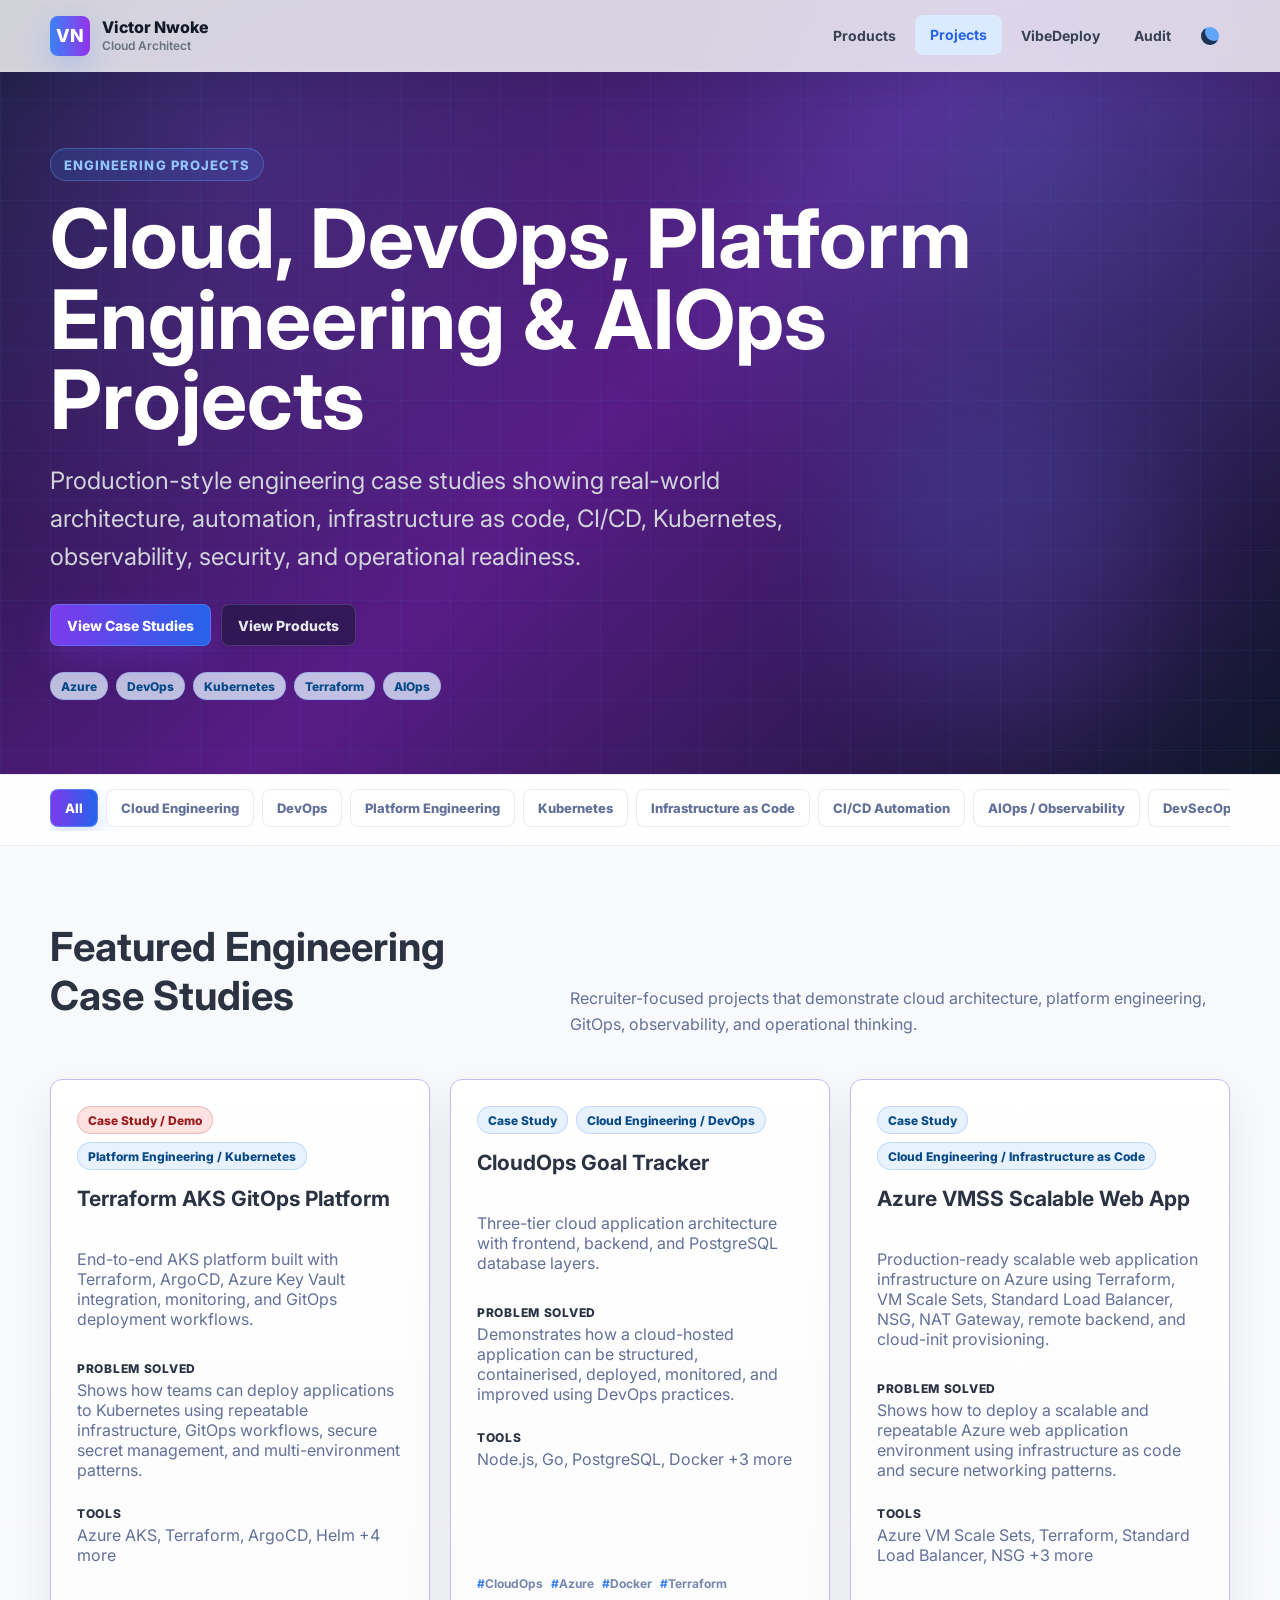
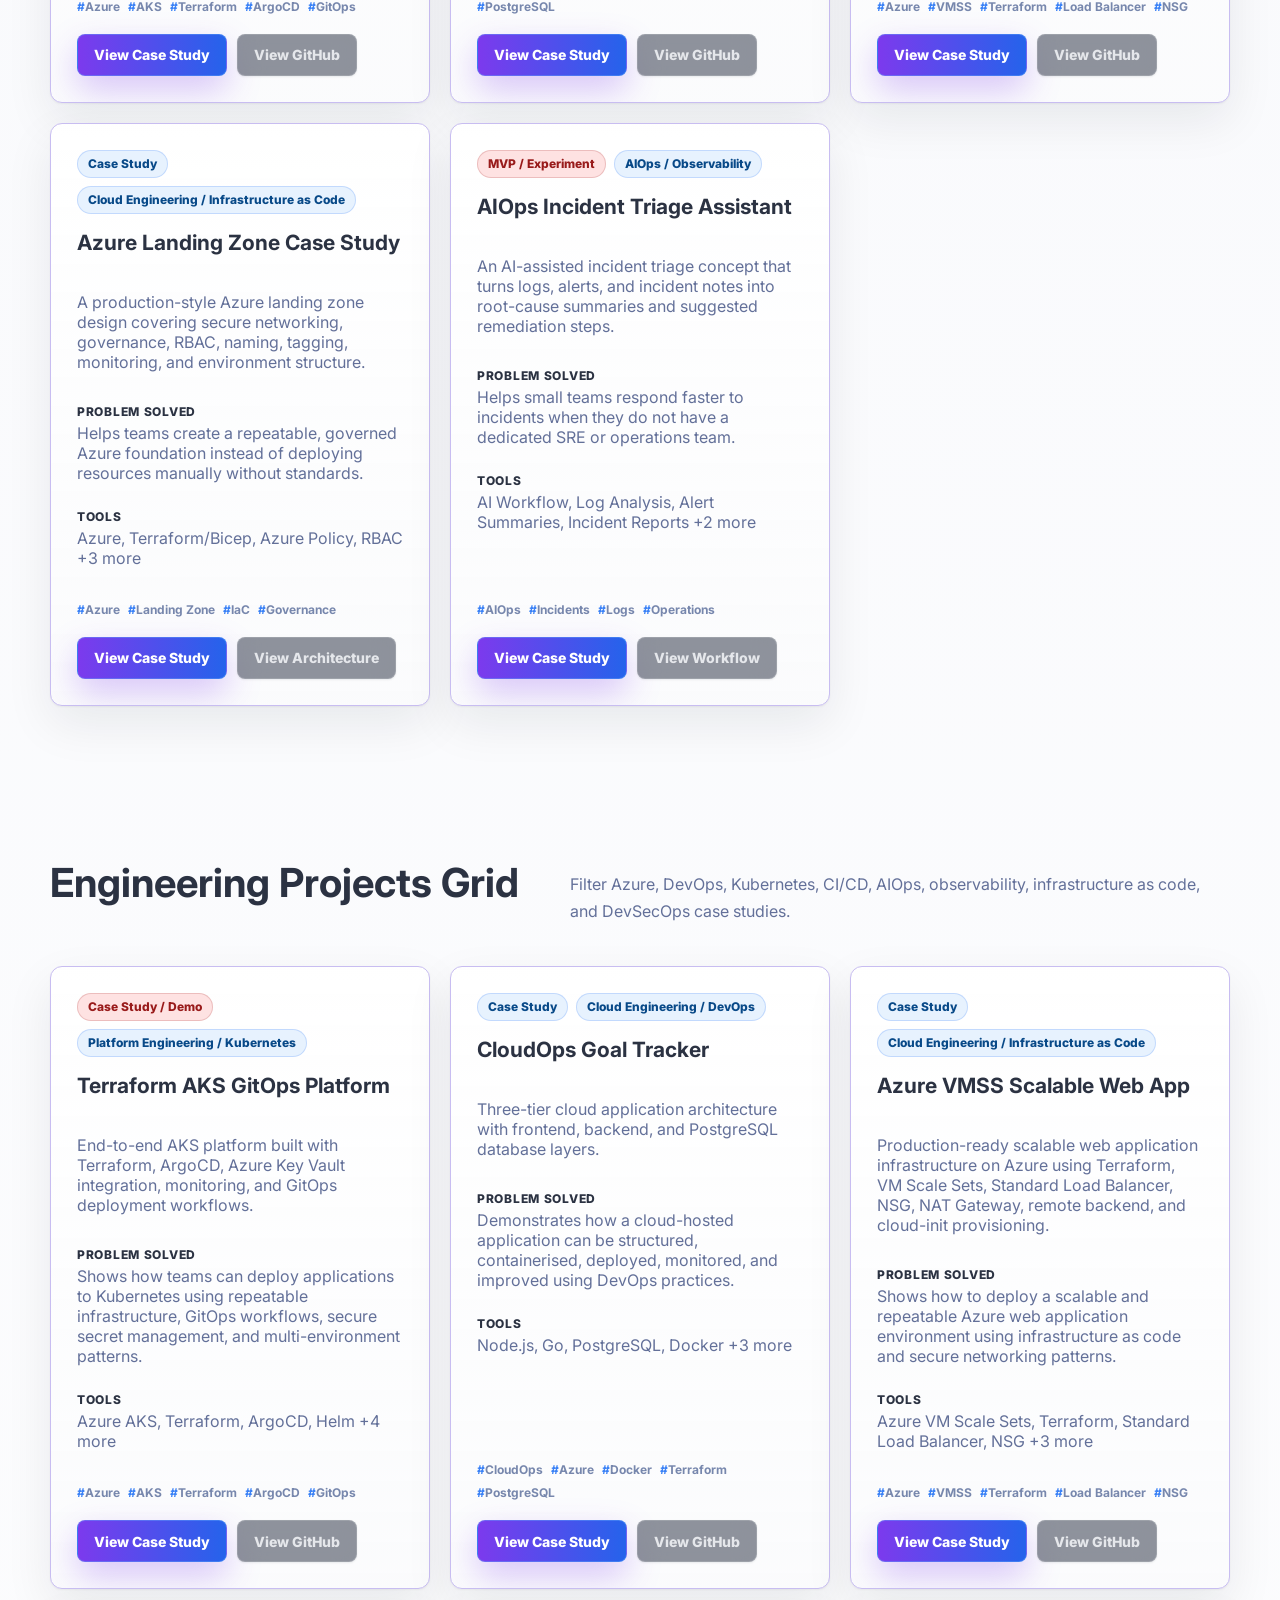
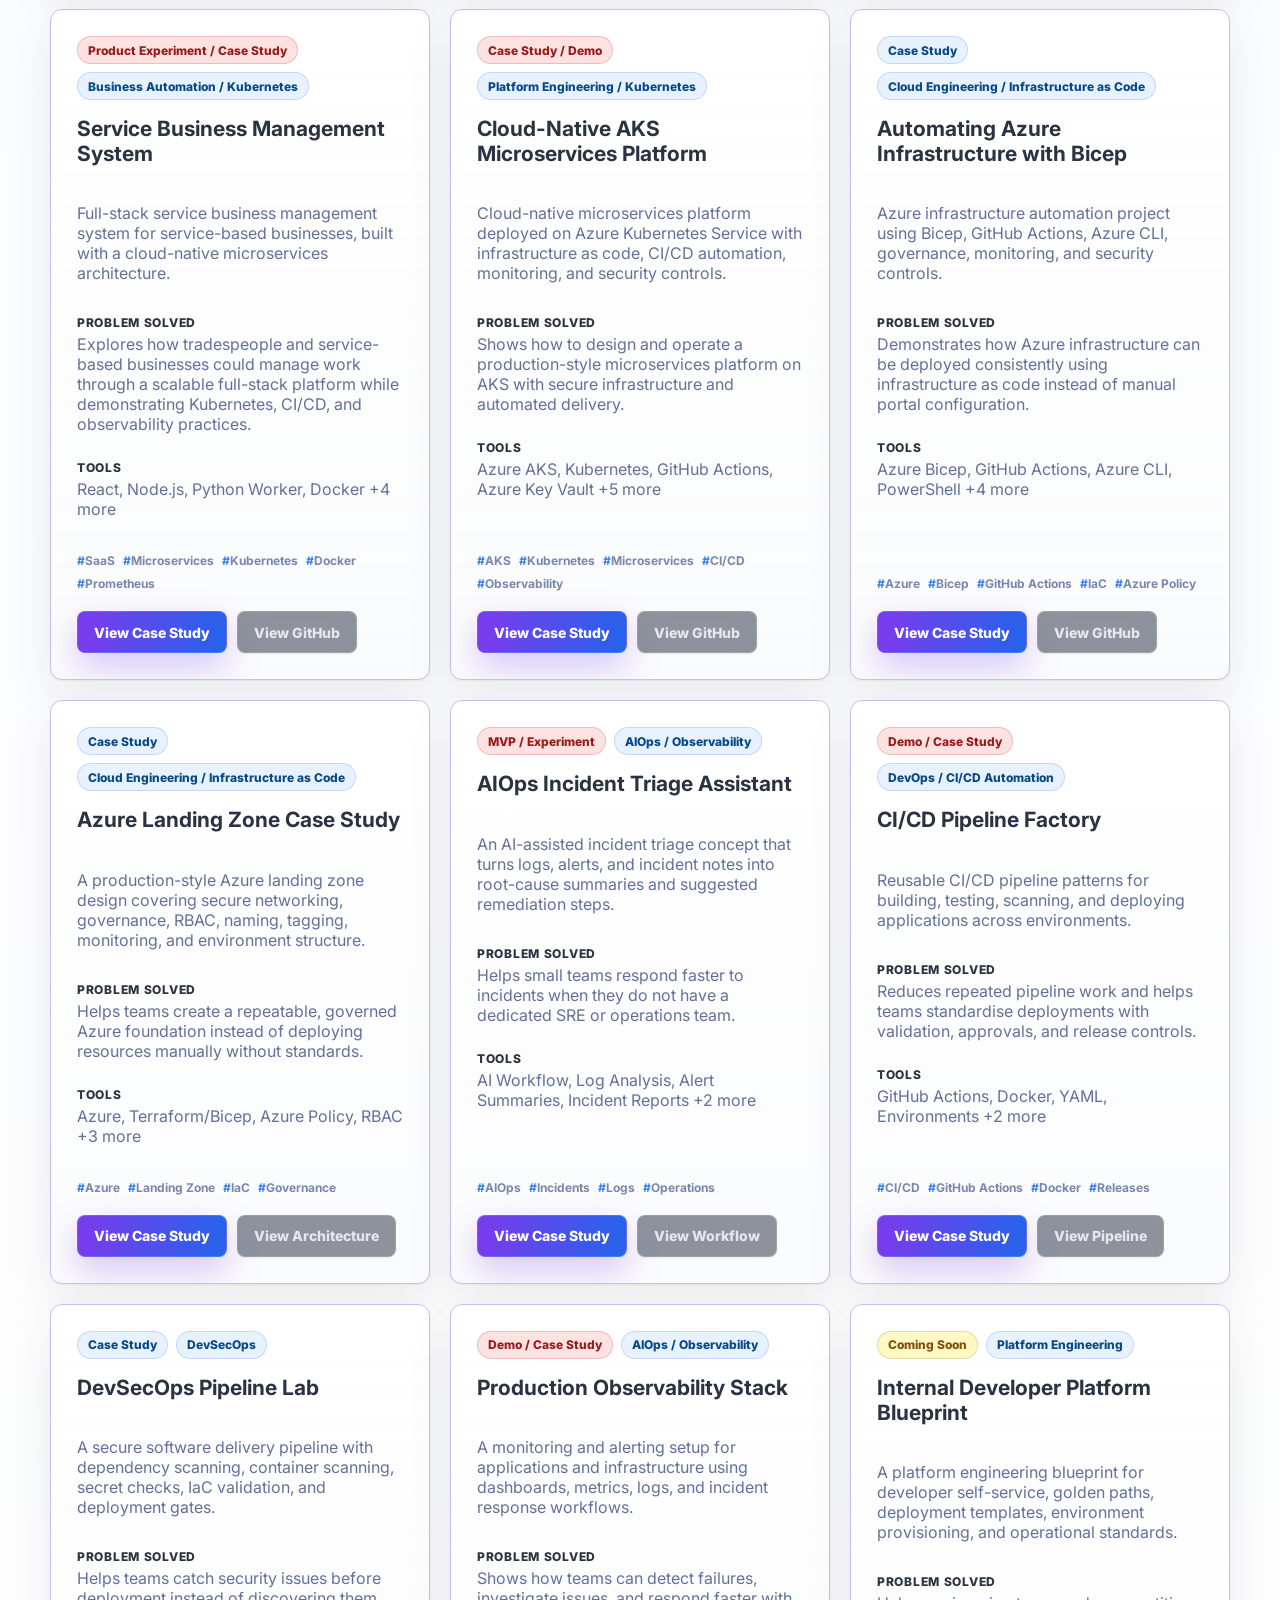
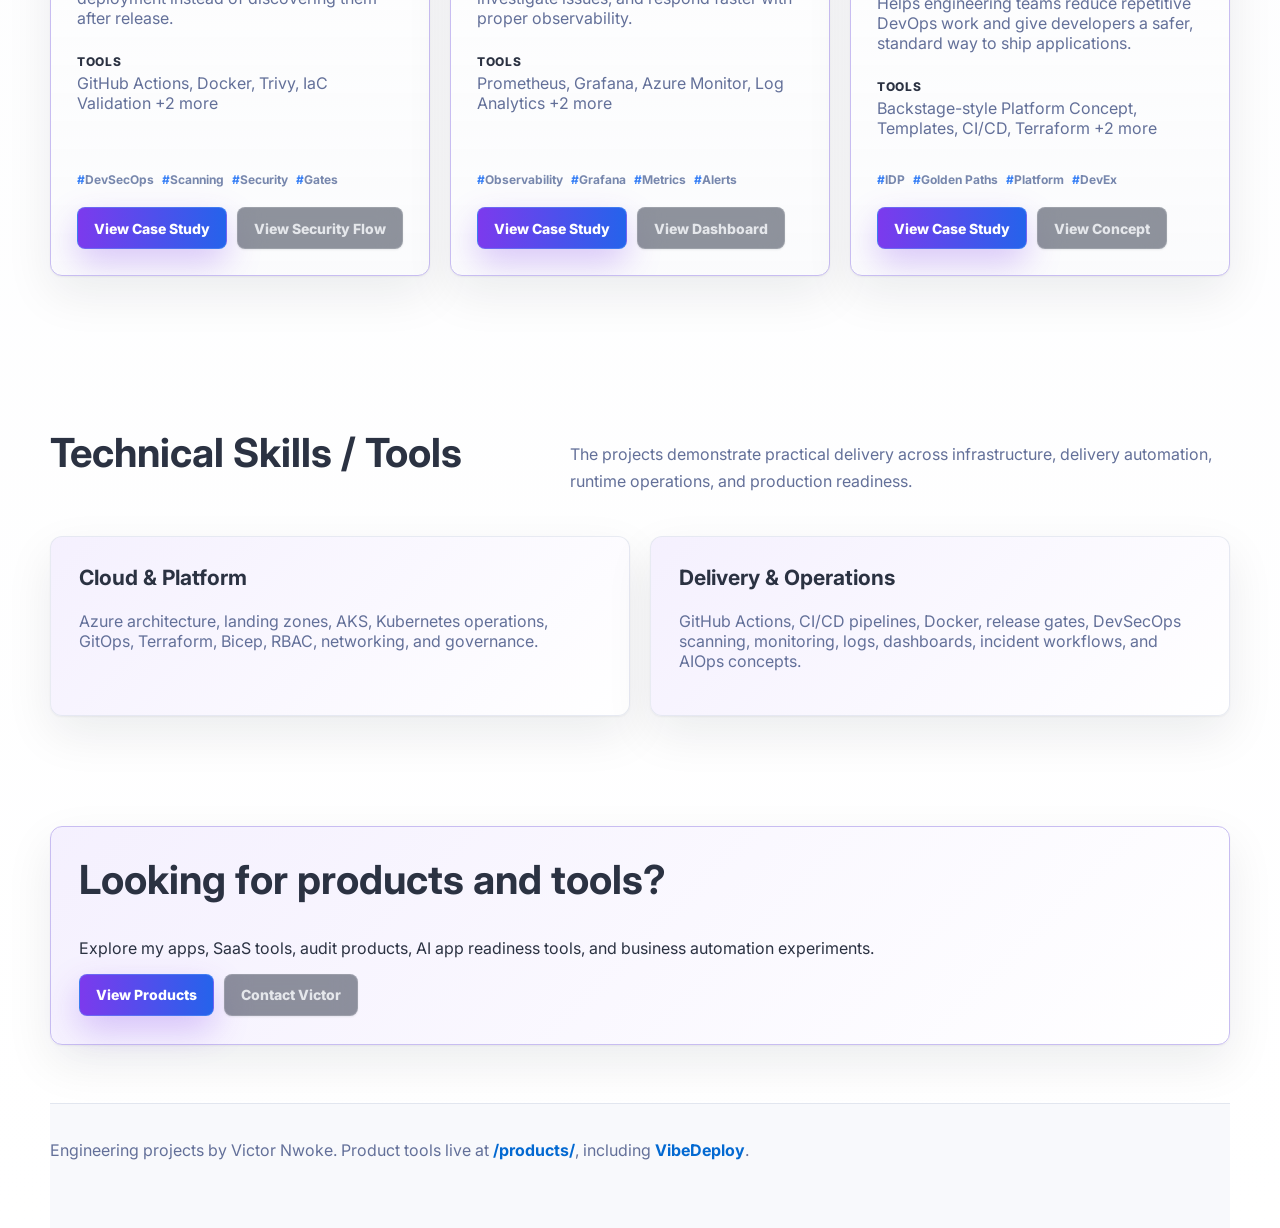
==== commit 43ec660a: "Add new project detail pages and update VibeDeploy redirect - Created new HTML files for the followi" ====
--- a/projects/index.html
+++ b/projects/index.html
@@ -5,7 +5,7 @@
     <meta name="viewport" content="width=device-width, initial-scale=1.0" />
     <meta
       name="description"
-      content="Explore Victor Nwoke’s Product Lab — live apps, SaaS tools, DevOps utilities, AI app readiness tools, cloud audit products, business automation experiments, and case studies."
+      content="Explore Victor Nwoke’s engineering projects — Azure cloud architecture, DevOps automation, Kubernetes platforms, Terraform, CI/CD pipelines, observability, AIOps, and DevSecOps case studies."
     />
     <link rel="icon" type="image/svg+xml" href="../favicon.svg" />
     <link rel="preconnect" href="https://fonts.googleapis.com" />
@@ -15,7 +15,8 @@
       rel="stylesheet"
     />
     <link rel="stylesheet" href="../assets/index-D18LbNVd.css" />
-    <title>Victor Nwoke Product Lab | Apps, SaaS Tools & Product Experiments</title>
+    <link rel="stylesheet" href="../assets/lab.css" />
+    <title>Victor Nwoke Engineering Projects | Azure, DevOps, Platform Engineering & AIOps</title>
     <script>
       (function () {
         try {
@@ -29,941 +30,20 @@
         }
       })();
     </script>
-    <style>
-      :root {
-        color-scheme: dark;
-        --bg: #07111f;
-        --panel: #0d1b2d;
-        --panel-strong: #10243a;
-        --line: rgba(148, 163, 184, 0.24);
-        --text: #f8fafc;
-        --muted: #b6c3d5;
-        --soft: #8190a5;
-        --blue: #4f9cff;
-        --blue-strong: #1f6fd1;
-        --green: #4fd1a5;
-        --amber: #f4be5e;
-        --rose: #fb7185;
-      }
-
-      * {
-        box-sizing: border-box;
-      }
-
-      html {
-        scroll-behavior: smooth;
-      }
-
-      body {
-        margin: 0;
-        font-family: Inter, system-ui, -apple-system, BlinkMacSystemFont, "Segoe UI", sans-serif;
-        background: var(--bg);
-        color: var(--text);
-      }
-
-      a {
-        color: inherit;
-        text-decoration: none;
-      }
-
-      button,
-      input,
-      textarea,
-      select {
-        font: inherit;
-      }
-
-      .page {
-        min-height: 100vh;
-        background:
-          linear-gradient(rgba(7, 17, 31, 0.88), rgba(7, 17, 31, 0.98)),
-          url("https://images.pexels.com/photos/3861969/pexels-photo-3861969.jpeg?auto=compress&cs=tinysrgb&w=1800");
-        background-size: cover;
-        background-position: center top;
-        background-attachment: fixed;
-      }
-
-      .container {
-        width: min(1180px, calc(100% - 32px));
-        margin: 0 auto;
-      }
-
-      .topbar {
-        display: flex;
-        align-items: center;
-        justify-content: space-between;
-        gap: 16px;
-        padding: 24px 0;
-      }
-
-      .brand {
-        display: inline-flex;
-        align-items: center;
-        gap: 12px;
-        font-weight: 800;
-      }
-
-      .brand-mark {
-        display: grid;
-        place-items: center;
-        width: 40px;
-        height: 40px;
-        border-radius: 8px;
-        background: #ffffff;
-        color: #07111f;
-        font-size: 14px;
-      }
-
-      .nav-actions {
-        display: flex;
-        flex-wrap: wrap;
-        justify-content: flex-end;
-        gap: 10px;
-      }
-
-      .button,
-      .text-link {
-        display: inline-flex;
-        align-items: center;
-        justify-content: center;
-        min-height: 42px;
-        padding: 0 16px;
-        border: 1px solid var(--line);
-        border-radius: 8px;
-        color: var(--text);
-        font-size: 14px;
-        font-weight: 800;
-        background: rgba(13, 27, 45, 0.86);
-        cursor: pointer;
-      }
-
-      .button.primary,
-      .text-link.primary {
-        border-color: rgba(79, 156, 255, 0.68);
-        background: var(--blue-strong);
-      }
-
-      .button:hover,
-      .text-link:hover,
-      .filter-button:hover {
-        border-color: rgba(79, 156, 255, 0.9);
-      }
-
-      .hero {
-        padding: 54px 0 36px;
-      }
-
-      .kicker {
-        display: inline-flex;
-        align-items: center;
-        color: var(--green);
-        font-size: 13px;
-        font-weight: 800;
-        text-transform: uppercase;
-        letter-spacing: 0.08em;
-      }
-
-      h1 {
-        max-width: 980px;
-        margin: 18px 0;
-        font-size: clamp(44px, 7vw, 88px);
-        line-height: 0.96;
-        letter-spacing: 0;
-      }
-
-      .hero-copy {
-        max-width: 790px;
-        margin: 0;
-        color: var(--muted);
-        font-size: clamp(18px, 2.1vw, 24px);
-        line-height: 1.5;
-      }
-
-      .hero-support {
-        max-width: 850px;
-        margin: 16px 0 0;
-        color: var(--soft);
-        font-size: 16px;
-        line-height: 1.7;
-      }
-
-      .hero-actions,
-      .link-row {
-        display: flex;
-        flex-wrap: wrap;
-        gap: 10px;
-      }
-
-      .hero-actions {
-        margin-top: 28px;
-      }
-
-      .status-row {
-        display: flex;
-        flex-wrap: wrap;
-        gap: 8px;
-        margin-top: 24px;
-      }
-
-      .section {
-        padding: 48px 0;
-      }
-
-      .section-head {
-        display: flex;
-        align-items: end;
-        justify-content: space-between;
-        gap: 24px;
-        margin-bottom: 22px;
-      }
-
-      h2 {
-        margin: 0;
-        font-size: clamp(28px, 4vw, 42px);
-        letter-spacing: 0;
-      }
-
-      .section-head p,
-      .intro-text {
-        max-width: 620px;
-        margin: 0;
-        color: var(--muted);
-        line-height: 1.65;
-      }
-
-      .filter-bar {
-        position: sticky;
-        top: 0;
-        z-index: 3;
-        padding: 14px 0;
-        border-top: 1px solid var(--line);
-        border-bottom: 1px solid var(--line);
-        background: rgba(7, 17, 31, 0.9);
-        backdrop-filter: blur(16px);
-      }
-
-      .filters {
-        display: flex;
-        gap: 8px;
-        overflow-x: auto;
-        padding-bottom: 2px;
-      }
-
-      .filter-button {
-        flex: 0 0 auto;
-        min-height: 38px;
-        padding: 0 14px;
-        border: 1px solid var(--line);
-        border-radius: 8px;
-        color: var(--muted);
-        background: rgba(13, 27, 45, 0.9);
-        cursor: pointer;
-        font-size: 13px;
-        font-weight: 800;
-      }
-
-      .filter-button[aria-pressed="true"] {
-        color: #ffffff;
-        border-color: rgba(79, 156, 255, 0.72);
-        background: rgba(31, 111, 209, 0.9);
-      }
-
-      .grid {
-        display: grid;
-        gap: 18px;
-      }
-
-      .featured-grid {
-        grid-template-columns: 1.15fr 0.85fr;
-      }
-
-      .product-grid {
-        grid-template-columns: repeat(3, minmax(0, 1fr));
-      }
-
-      .case-grid,
-      .engineering-grid,
-      .experiment-grid {
-        grid-template-columns: repeat(2, minmax(0, 1fr));
-      }
-
-      .card {
-        display: flex;
-        flex-direction: column;
-        min-height: 100%;
-        border: 1px solid var(--line);
-        border-radius: 8px;
-        background: rgba(13, 27, 45, 0.92);
-        overflow: hidden;
-      }
-
-      .card.featured:first-child {
-        min-height: 520px;
-      }
-
-      .card-body {
-        display: flex;
-        flex: 1;
-        flex-direction: column;
-        padding: 24px;
-      }
-
-      .meta-row {
-        display: flex;
-        flex-wrap: wrap;
-        gap: 8px;
-        margin-bottom: 16px;
-      }
-
-      .pill {
-        display: inline-flex;
-        align-items: center;
-        min-height: 28px;
-        padding: 0 10px;
-        border-radius: 8px;
-        background: rgba(79, 156, 255, 0.14);
-        color: #cfe4ff;
-        font-size: 12px;
-        font-weight: 800;
-      }
-
-      .pill.live {
-        background: rgba(79, 209, 165, 0.14);
-        color: #bef7df;
-      }
-
-      .pill.soon {
-        background: rgba(244, 190, 94, 0.14);
-        color: #ffe2a8;
-      }
-
-      .pill.beta {
-        background: rgba(251, 113, 133, 0.14);
-        color: #ffd0d8;
-      }
-
-      .card h3 {
-        margin: 0 0 12px;
-        font-size: 22px;
-        line-height: 1.18;
-        letter-spacing: 0;
-      }
-
-      .card.featured:first-child h3 {
-        font-size: 32px;
-      }
-
-      .card p {
-        margin: 0;
-        color: var(--muted);
-        line-height: 1.62;
-      }
-
-      .product-details {
-        display: grid;
-        gap: 12px;
-        margin: 18px 0;
-      }
-
-      .detail {
-        padding: 14px;
-        border: 1px solid rgba(148, 163, 184, 0.16);
-        border-radius: 8px;
-        background: rgba(255, 255, 255, 0.035);
-      }
-
-      .mini-label {
-        display: block;
-        margin-bottom: 5px;
-        color: var(--text);
-        font-size: 12px;
-        font-weight: 800;
-        text-transform: uppercase;
-        letter-spacing: 0.08em;
-      }
-
-      .tags {
-        display: flex;
-        flex-wrap: wrap;
-        gap: 8px;
-        margin: auto 0 0;
-        padding-top: 10px;
-      }
-
-      .tag {
-        color: #dce8f7;
-        font-size: 12px;
-        font-weight: 700;
-      }
-
-      .tag::before {
-        content: "#";
-        color: var(--blue);
-      }
-
-      .link-row {
-        margin-top: 20px;
-      }
-
-      .lab-note {
-        padding: 26px;
-        border: 1px solid var(--line);
-        border-radius: 8px;
-        background: rgba(16, 36, 58, 0.92);
-      }
-
-      .lab-note p {
-        margin: 10px 0 0;
-        color: var(--muted);
-        line-height: 1.7;
-      }
-
-      .case-placeholder {
-        display: grid;
-        place-items: center;
-        min-height: 260px;
-        padding: 28px;
-        text-align: center;
-        border: 1px dashed rgba(148, 163, 184, 0.42);
-        border-radius: 8px;
-        background: rgba(13, 27, 45, 0.7);
-      }
-
-      .final-cta {
-        margin: 26px 0 58px;
-        padding: 34px;
-        border: 1px solid rgba(79, 156, 255, 0.35);
-        border-radius: 8px;
-        background: rgba(31, 111, 209, 0.16);
-      }
-
-      .final-cta p {
-        max-width: 780px;
-        color: var(--muted);
-        line-height: 1.7;
-      }
-
-      .footer {
-        padding: 36px 0 52px;
-        color: var(--soft);
-        border-top: 1px solid var(--line);
-      }
-
-      .empty-state {
-        display: none;
-        padding: 28px;
-        border: 1px solid var(--line);
-        border-radius: 8px;
-        color: var(--muted);
-        background: rgba(13, 27, 45, 0.82);
-      }
-
-      @media (max-width: 980px) {
-        .featured-grid,
-        .product-grid,
-        .case-grid,
-        .engineering-grid,
-        .experiment-grid {
-          grid-template-columns: 1fr;
-        }
-
-        .section-head {
-          align-items: start;
-          flex-direction: column;
-        }
-      }
-
-      @media (max-width: 640px) {
-        .topbar {
-          align-items: flex-start;
-          flex-direction: column;
-        }
-
-        .nav-actions,
-        .button,
-        .text-link {
-          width: 100%;
-        }
-
-        .nav-actions {
-          justify-content: flex-start;
-        }
-
-        .hero {
-          padding-top: 34px;
-        }
-
-        .card-body,
-        .lab-note,
-        .final-cta {
-          padding: 20px;
-        }
-      }
-
-      :root {
-        color-scheme: light;
-        --bg: #f8f9fc;
-        --surface: #ffffff;
-        --surface-muted: #f0f2f7;
-        --surface-strong: #e0effe;
-        --text: #2b3242;
-        --text-muted: #637099;
-        --text-soft: #7787ad;
-        --border: #e2e6ef;
-        --primary: #0369d1;
-        --primary-hover: #0552a5;
-        --secondary: #19886c;
-        --badge-bg: #e0effe;
-        --badge-text: #084988;
-        --success-bg: #dcfce7;
-        --success-text: #166534;
-        --warning-bg: #fef9c3;
-        --warning-text: #854d0e;
-        --danger-bg: #fee2e2;
-        --danger-text: #991b1b;
-        --card-shadow: 0 1px 2px rgba(15, 23, 42, 0.05), 0 18px 48px rgba(15, 23, 42, 0.08);
-      }
-
-      html.dark {
-        color-scheme: dark;
-        --bg: #2b3242;
-        --surface: #535e7f;
-        --surface-muted: #475067;
-        --surface-strong: #0a3c71;
-        --text: #f8f9fc;
-        --text-muted: #ced5e4;
-        --text-soft: #b3bdd5;
-        --border: #637099;
-        --primary: #38a3f7;
-        --primary-hover: #7cc5fb;
-        --secondary: #4fd1a5;
-        --badge-bg: rgba(10, 60, 113, 0.5);
-        --badge-text: #7cc5fb;
-        --success-bg: rgba(20, 83, 45, 0.34);
-        --success-text: #bbf7d0;
-        --warning-bg: rgba(113, 63, 18, 0.34);
-        --warning-text: #fde68a;
-        --danger-bg: rgba(127, 29, 29, 0.34);
-        --danger-text: #fecaca;
-        --card-shadow: 0 1px 2px rgba(0, 0, 0, 0.18), 0 18px 42px rgba(0, 0, 0, 0.2);
-      }
-
-      body {
-        background: var(--bg);
-        color: var(--text);
-      }
-
-      a,
-      button {
-        transition: color 160ms ease, background-color 160ms ease, border-color 160ms ease,
-          box-shadow 160ms ease, transform 160ms ease;
-      }
-
-      a:focus-visible,
-      button:focus-visible {
-        outline: 2px solid var(--primary);
-        outline-offset: 3px;
-      }
-
-      .page {
-        background:
-          radial-gradient(circle at top left, rgba(3, 105, 209, 0.08), transparent 28rem),
-          linear-gradient(180deg, var(--bg) 0%, var(--surface-muted) 100%);
-      }
-
-      html.dark .page {
-        background:
-          radial-gradient(circle at top left, rgba(56, 163, 247, 0.12), transparent 26rem),
-          linear-gradient(180deg, #2b3242 0%, #475067 100%);
-      }
-
-      .container {
-        max-width: 1180px;
-      }
-
-      .topbar {
-        position: sticky;
-        top: 0;
-        z-index: 10;
-        width: min(1180px, calc(100% - 32px));
-        margin: 0 auto;
-        padding: 18px 0;
-        border-bottom: 1px solid var(--border);
-        background: color-mix(in srgb, var(--bg) 92%, transparent);
-        backdrop-filter: blur(14px);
-      }
-
-      .brand {
-        color: var(--text);
-      }
-
-      .brand-mark {
-        background: var(--primary);
-        color: #ffffff;
-      }
-
-      .theme-toggle {
-        gap: 8px;
-      }
-
-      .theme-toggle::before {
-        content: "";
-        width: 14px;
-        height: 14px;
-        border-radius: 999px;
-        background: var(--primary);
-        box-shadow: inset 4px -4px 0 color-mix(in srgb, var(--surface) 80%, transparent);
-      }
-
-      .button,
-      .text-link {
-        border-color: var(--border);
-        color: var(--text);
-        background: var(--surface);
-        box-shadow: 0 1px 2px rgba(15, 23, 42, 0.04);
-      }
-
-      .button:hover,
-      .text-link:hover,
-      .filter-button:hover {
-        transform: translateY(-1px);
-        border-color: var(--primary);
-      }
-
-      .button.primary,
-      .text-link.primary {
-        border-color: var(--primary);
-        background: var(--primary);
-        color: #ffffff;
-      }
-
-      .button.primary:hover,
-      .text-link.primary:hover {
-        background: var(--primary-hover);
-      }
-
-      .hero {
-        padding: 76px 0 52px;
-      }
-
-      .kicker {
-        color: var(--primary);
-      }
-
-      h1 {
-        color: var(--text);
-        font-size: clamp(42px, 7vw, 78px);
-        line-height: 1;
-      }
-
-      .hero-copy {
-        color: var(--text);
-      }
-
-      .hero-support,
-      .section-head p,
-      .intro-text,
-      .card p,
-      .lab-note p,
-      .final-cta p,
-      .footer,
-      .empty-state {
-        color: var(--text-muted);
-      }
-
-      .status-row {
-        margin-top: 26px;
-      }
-
-      .section {
-        padding: 58px 0;
-      }
-
-      .section-head {
-        margin-bottom: 26px;
-      }
-
-      h2 {
-        color: var(--text);
-        font-size: clamp(28px, 4vw, 40px);
-      }
-
-      .filter-bar {
-        top: 77px;
-        border-color: var(--border);
-        background: color-mix(in srgb, var(--bg) 90%, transparent);
-      }
-
-      .filter-button {
-        border-color: var(--border);
-        color: var(--text-muted);
-        background: var(--surface);
-      }
-
-      .filter-button[aria-pressed="true"] {
-        border-color: var(--primary);
-        background: var(--primary);
-        color: #ffffff;
-      }
-
-      .grid {
-        gap: 20px;
-      }
-
-      .featured-grid {
-        grid-template-columns: minmax(0, 1.04fr) minmax(0, 0.96fr);
-      }
-
-      .engineering-grid {
-        grid-template-columns: repeat(2, minmax(0, 1fr));
-      }
-
-      .product-grid {
-        align-items: stretch;
-        grid-template-columns: repeat(3, minmax(0, 1fr));
-      }
-
-      .product-grid[data-count="1"] {
-        grid-template-columns: minmax(0, 380px);
-      }
-
-      .product-grid[data-count="2"] {
-        grid-template-columns: repeat(2, minmax(0, 380px));
-      }
-
-      .card,
-      .lab-note,
-      .case-placeholder,
-      .empty-state {
-        border-color: var(--border);
-        background: var(--surface);
-        box-shadow: var(--card-shadow);
-      }
-
-      .card {
-        min-height: 100%;
-      }
-
-      .product-grid .card,
-      .engineering-grid .card,
-      .experiment-grid .card {
-        min-height: auto;
-      }
-
-      .card.engineering {
-        border-color: color-mix(in srgb, var(--secondary) 24%, var(--border));
-      }
-
-      .card.engineering .pill {
-        border-color: color-mix(in srgb, var(--secondary) 22%, transparent);
-        background: color-mix(in srgb, var(--secondary) 12%, var(--surface));
-        color: var(--secondary);
-      }
-
-      .card.featured:first-child {
-        min-height: auto;
-        border-color: color-mix(in srgb, var(--primary) 28%, var(--border));
-        background:
-          linear-gradient(135deg, color-mix(in srgb, var(--primary) 8%, var(--surface)), var(--surface));
-      }
-
-      .card-body {
-        gap: 16px;
-        padding: 24px;
-      }
-
-      .card h3 {
-        color: var(--text);
-        font-size: 21px;
-        margin-bottom: 0;
-      }
-
-      .card.featured:first-child h3 {
-        font-size: clamp(26px, 3vw, 34px);
-      }
-
-      .product-details {
-        gap: 10px;
-        margin: 0;
-      }
-
-      .detail {
-        padding: 0;
-        border: 0;
-        background: transparent;
-      }
-
-      .mini-label {
-        color: var(--text);
-        letter-spacing: 0.06em;
-      }
-
-      .pill {
-        border: 1px solid color-mix(in srgb, var(--primary) 22%, transparent);
-        background: var(--badge-bg);
-        color: var(--badge-text);
-      }
-
-      .pill.live {
-        border-color: color-mix(in srgb, var(--secondary) 26%, transparent);
-        background: var(--success-bg);
-        color: var(--success-text);
-      }
-
-      .pill.soon {
-        border-color: color-mix(in srgb, var(--warning-text) 18%, transparent);
-        background: var(--warning-bg);
-        color: var(--warning-text);
-      }
-
-      .pill.beta {
-        border-color: color-mix(in srgb, var(--danger-text) 18%, transparent);
-        background: var(--danger-bg);
-        color: var(--danger-text);
-      }
-
-      .tags {
-        margin-top: auto;
-        padding-top: 2px;
-      }
-
-      .tag {
-        color: var(--text-soft);
-      }
-
-      .tag::before {
-        color: var(--primary);
-      }
-
-      .lab-note,
-      .final-cta {
-        background:
-          linear-gradient(135deg, color-mix(in srgb, var(--primary) 7%, var(--surface)), var(--surface));
-      }
-
-      .engineering-section {
-        border-top: 1px solid var(--border);
-        border-bottom: 1px solid var(--border);
-        background: color-mix(in srgb, var(--surface-muted) 42%, transparent);
-      }
-
-      .case-placeholder {
-        border-style: dashed;
-        background: var(--surface);
-      }
-
-      .case-placeholder h3,
-      .lab-note h3 {
-        color: var(--text);
-        font-size: 22px;
-        font-weight: 800;
-      }
-
-      .final-cta {
-        margin-top: 34px;
-        border-color: color-mix(in srgb, var(--primary) 32%, var(--border));
-      }
-
-      .container.final-cta {
-        margin: 34px auto 58px;
-      }
-
-      .footer {
-        border-color: var(--border);
-      }
-
-      .footer a {
-        color: var(--primary);
-        font-weight: 700;
-      }
-
-      @media (max-width: 980px) {
-        .filter-bar {
-          top: 73px;
-        }
-
-        .product-grid {
-          grid-template-columns: repeat(2, minmax(0, 1fr));
-        }
-
-        .engineering-grid {
-          grid-template-columns: 1fr;
-        }
-
-        .product-grid[data-count="1"] {
-          grid-template-columns: minmax(0, 420px);
-        }
-
-        .product-grid[data-count="2"] {
-          grid-template-columns: repeat(2, minmax(0, 1fr));
-        }
-      }
-
-      @media (max-width: 640px) {
-        .topbar {
-          position: relative;
-          width: min(1180px, calc(100% - 32px));
-        }
-
-        .filter-bar {
-          top: 0;
-        }
-
-        .hero {
-          padding-top: 42px;
-        }
-
-        h1 {
-          font-size: clamp(40px, 14vw, 56px);
-          line-height: 1.02;
-        }
-
-        .filters {
-          gap: 8px;
-          padding-bottom: 6px;
-          scroll-padding-inline: 16px;
-        }
-
-        .filter-button {
-          min-height: 42px;
-        }
-
-        .product-grid,
-        .product-grid[data-count="1"],
-        .product-grid[data-count="2"],
-        .engineering-grid {
-          grid-template-columns: 1fr;
-        }
-
-        .card-body,
-        .lab-note,
-        .final-cta {
-          padding: 20px;
-        }
-
-        .link-row {
-          width: 100%;
-        }
-
-        .nav-actions,
-        .button,
-        .text-link {
-          width: 100%;
-        }
-      }
-    </style>
   </head>
   <body>
     <div class="page">
-      <header class="container topbar">
+      <header class="topbar">
         <a class="brand" href="/">
           <span class="brand-mark">VN</span>
           <span>Victor Nwoke</span>
         </a>
-        <nav class="nav-actions" aria-label="Product Lab navigation">
-          <a class="button" href="/">Portfolio</a>
-          <a class="button" href="/#contact">Request a Product Audit</a>
-          <a class="button primary" href="/projects/vibedeploy/">VibeDeploy</a>
+        <button class="button menu-toggle" type="button" aria-expanded="false" aria-controls="site-nav" aria-label="Open menu"><span class="menu-toggle-lines" aria-hidden="true"></span></button>
+        <nav class="nav-actions" id="site-nav" aria-label="Main navigation">
+          <a class="button" href="/products/" data-nav="products">Products</a>
+          <a class="button" href="/projects/" data-nav="projects">Projects</a>
+          <a class="button" href="/products/vibedeploy/" data-nav="vibedeploy">VibeDeploy</a>
+          <a class="button" href="/#contact" data-nav="audit">Audit</a>
           <button class="button theme-toggle" type="button" id="theme-toggle" aria-label="Switch to dark mode">
             <span id="theme-toggle-label">Dark</span>
           </button>
@@ -972,569 +52,100 @@
 
       <main>
         <section class="container hero">
-          <span class="kicker">Product Lab and Engineering Case Studies</span>
-          <h1>Victor Nwoke Product Lab</h1>
+          <span class="kicker">ENGINEERING PROJECTS</span>
+          <h1>Cloud, DevOps, Platform Engineering & AIOps Projects</h1>
           <p class="hero-copy">
-            A hybrid hub for money-focused product experiments and recruiter-focused
-            cloud, platform, DevOps, Kubernetes, observability, and security case studies.
-          </p>
-          <p class="hero-support">
-            Product Lab means tools and apps that can make money. Engineering Case
-            Studies means technical projects that prove cloud, platform, and DevOps
-            capability.
+            Production-style engineering case studies showing real-world architecture,
+            automation, infrastructure as code, CI/CD, Kubernetes, observability,
+            security, and operational readiness.
           </p>
           <div class="hero-actions">
-            <a class="button primary" href="#product-lab">View Product Lab</a>
-            <a class="button" href="#engineering-case-studies">View Engineering Case Studies</a>
-            <a class="button" href="/#contact">Request a Product Audit</a>
+            <a class="button primary" href="#case-studies">View Case Studies</a>
+            <a class="button" href="/products/">View Products</a>
           </div>
-          <div class="status-row" aria-label="Product statuses">
-            <span class="pill">Product Lab</span>
-            <span class="pill">Engineering Case Studies</span>
-            <span class="pill live">Live</span>
-            <span class="pill">MVP</span>
-            <span class="pill beta">Beta</span>
-            <span class="pill">Case Study</span>
-            <span class="pill soon">Coming Soon</span>
+          <div class="status-row" aria-label="Engineering project focus areas">
+            <span class="pill">Azure</span>
+            <span class="pill">DevOps</span>
+            <span class="pill">Kubernetes</span>
+            <span class="pill">Terraform</span>
+            <span class="pill">AIOps</span>
           </div>
         </section>
 
-        <section class="filter-bar" aria-label="Product categories">
+        <section class="filter-bar" aria-label="Project categories">
           <div class="container filters" id="filters"></div>
         </section>
 
-        <section class="container section" id="product-lab" aria-labelledby="featured-products">
+        <section class="container section" aria-labelledby="featured-title">
           <div class="section-head">
-            <h2 id="featured-products">Product Lab</h2>
+            <h2 id="featured-title">Featured Engineering Case Studies</h2>
             <p>
-              Money-focused apps, SaaS tools, audits, report generators, and automation
-              products built around real buyer pain, revenue potential, and repeatable
-              delivery.
+              Recruiter-focused projects that demonstrate cloud architecture, platform
+              engineering, GitOps, observability, and operational thinking.
             </p>
           </div>
           <div class="grid featured-grid" id="featured-grid"></div>
         </section>
 
-        <section class="container section" id="live-products" aria-labelledby="product-grid-title">
+        <section class="container section" id="case-studies" aria-labelledby="grid-title">
           <div class="section-head">
-            <h2 id="product-grid-title">Projects Hub</h2>
+            <h2 id="grid-title">Engineering Projects Grid</h2>
             <p>
-              Use the filters to move between Product Lab tools, revenue experiments,
-              engineering case studies, cloud builds, platform projects, AIOps concepts,
-              DevOps tools, and coming-soon work.
+              Filter Azure, DevOps, Kubernetes, CI/CD, AIOps, observability, infrastructure
+              as code, and DevSecOps case studies.
             </p>
           </div>
-          <div class="grid product-grid" id="product-grid"></div>
-          <p class="empty-state" id="empty-state">No products match this filter yet.</p>
+          <div class="grid card-grid" id="hub-grid"></div>
+          <p class="empty-state" id="empty-state">No engineering projects match this filter yet.</p>
         </section>
 
-        <section class="container section" aria-labelledby="revenue-experiments">
+        <section class="container section" aria-labelledby="skills-title">
           <div class="section-head">
-            <h2 id="revenue-experiments">Revenue Experiments</h2>
+            <h2 id="skills-title">Technical Skills / Tools</h2>
             <p>
-              Some products are being tested for real payment demand before a full build.
-              The goal is to validate pain, buyer urgency, delivery format, and pricing
-              before investing too deeply in software.
+              The projects demonstrate practical delivery across infrastructure, delivery
+              automation, runtime operations, and production readiness.
             </p>
           </div>
-          <div class="grid experiment-grid" id="experiment-grid"></div>
-        </section>
-
-        <section class="engineering-section" aria-labelledby="engineering-case-studies">
-          <div class="container section">
-            <div class="section-head">
-              <h2 id="engineering-case-studies">Engineering Case Studies</h2>
-              <p>
-                Recruiter-focused production-style cloud, DevOps, platform, and AIOps
-                projects built to demonstrate real-world architecture, automation,
-                deployment, monitoring, security, and operational readiness.
-              </p>
-            </div>
-            <div class="grid engineering-grid" id="engineering-grid"></div>
+          <div class="grid two-grid">
+            <article class="lab-note">
+              <h3>Cloud & Platform</h3>
+              <p>Azure architecture, landing zones, AKS, Kubernetes operations, GitOps, Terraform, Bicep, RBAC, networking, and governance.</p>
+            </article>
+            <article class="lab-note">
+              <h3>Delivery & Operations</h3>
+              <p>GitHub Actions, CI/CD pipelines, Docker, release gates, DevSecOps scanning, monitoring, logs, dashboards, incident workflows, and AIOps concepts.</p>
+            </article>
           </div>
         </section>
 
-        <section class="container section" aria-labelledby="case-studies">
-          <div class="section-head">
-            <h2 id="case-studies">Case Studies</h2>
-            <p>
-              Technical builds, architecture breakdowns, and lessons from real product
-              experiments will appear here.
-            </p>
-          </div>
-          <div class="grid case-grid">
-            <article class="lab-note">
-              <h3>VibeDeploy Case Study</h3>
-              <p>
-                The existing VibeDeploy page remains the primary live case study for the
-                Product Lab. It documents the problem, solution, outcome, and technical
-                focus behind the product.
-              </p>
-              <div class="link-row">
-                <a class="text-link primary" href="/projects/vibedeploy/">Read VibeDeploy Case Study</a>
-              </div>
-            </article>
-            <div class="case-placeholder">
-              <div>
-                <h3>More Case Studies Coming</h3>
-                <p>
-                  Architecture breakdowns, revenue experiment notes, product lessons, and
-                  cloud delivery write-ups will be added here as the lab grows.
-                </p>
-              </div>
-            </div>
-          </div>
-        </section>
-
-        <section class="container final-cta" aria-labelledby="final-cta-title">
-          <h2 id="final-cta-title">Building a product or hiring for cloud/platform engineering?</h2>
+        <section class="container final-cta" aria-labelledby="project-cta-title">
+          <h2 id="project-cta-title">Looking for products and tools?</h2>
           <p>
-            Explore live product experiments, production-ready app tools, and engineering
-            case studies across Azure, DevOps, Kubernetes, CI/CD, observability, and
-            platform automation.
+            Explore my apps, SaaS tools, audit products, AI app readiness tools, and
+            business automation experiments.
           </p>
           <div class="link-row">
-            <a class="text-link primary" href="/#contact">Request Product Audit</a>
-            <a class="text-link" href="#engineering-case-studies">View Engineering Case Studies</a>
+            <a class="text-link primary" href="/products/">View Products</a>
+            <a class="text-link" href="/#contact">Contact Victor</a>
           </div>
         </section>
       </main>
 
       <footer class="container footer">
         <p>
-          Product Lab by Victor Nwoke. The VibeDeploy case study remains available at
-          <a href="/projects/vibedeploy/">/projects/vibedeploy/</a>.
+          Engineering projects by Victor Nwoke. Product tools live at
+          <a href="/products/">/products/</a>, including
+          <a href="/products/vibedeploy/">VibeDeploy</a>.
         </p>
       </footer>
     </div>
 
+    <script src="../assets/js/products-data.js"></script>
+    <script src="../assets/js/projects-data.js"></script>
+    <script src="../assets/lab-ui.js"></script>
     <script>
-      const filters = [
-        "All",
-        "Products",
-        "Revenue Experiments",
-        "Engineering Case Studies",
-        "Cloud Engineering",
-        "Platform Engineering",
-        "AIOps / Observability",
-        "DevOps Tools",
-        "Coming Soon"
-      ];
-
-      const products = [
-        {
-          name: "VibeDeploy",
-          status: "Live / MVP",
-          categories: ["Products", "Live Products", "AI App Tools", "Case Studies"],
-          description:
-            "Production-readiness checker for AI-built apps. Helps founders and builders identify launch risks across security, deployment, monitoring, backups, environment variables, and operational readiness.",
-          targetUser: "AI app builders, solo founders, indie hackers, and small SaaS teams.",
-          monetization: "Paid readiness reports, manual audits, future subscription checks.",
-          primaryCta: "Open VibeDeploy",
-          primaryLink: "/projects/vibedeploy/",
-          secondaryCta: "View Readiness Concept",
-          secondaryLink: "/projects/vibedeploy/",
-          tags: ["AI Apps", "Production Readiness", "DevOps", "Security"],
-          featured: true
-        },
-        {
-          name: "CloudCost Snapshot",
-          status: "Coming Soon",
-          categories: ["Products", "DevOps Tools", "Revenue Experiments", "Coming Soon"],
-          description:
-            "A lightweight Azure cloud cost and governance audit tool for small SaaS teams and founders who want to find waste, missing budgets, poor tagging, and risky cloud spending patterns.",
-          targetUser: "Startup founders, small SaaS teams, agencies, and SMEs using Azure.",
-          monetization: "One-time cost reports, manual cloud audits, monthly cost governance checks.",
-          primaryCta: "Join Waitlist",
-          primaryLink: "/#contact",
-          secondaryCta: "Request Manual Audit",
-          secondaryLink: "/#contact",
-          tags: ["Azure", "FinOps", "Cloud Cost", "Governance"],
-          featured: true
-        },
-        {
-          name: "CyberReady UK",
-          status: "Coming Soon",
-          categories: ["Products", "Business Automation Apps", "Coming Soon"],
-          description:
-            "A cyber readiness checker for UK small businesses. Helps teams identify gaps in MFA, passwords, devices, backups, access control, and incident response before speaking to a consultant or applying for certification.",
-          targetUser: "UK small businesses, agencies, charities, freelancers, and small service providers.",
-          monetization: "Paid readiness reports, policy templates, assisted cyber readiness reviews.",
-          primaryCta: "Join Beta",
-          primaryLink: "/#contact",
-          secondaryCta: "Get Readiness Checklist",
-          secondaryLink: "/#contact",
-          tags: ["Cyber Security", "SME", "Compliance", "UK Business"],
-          featured: true
-        },
-        {
-          name: "DevOps Handover Pack",
-          status: "Coming Soon",
-          categories: ["Products", "DevOps Tools", "Coming Soon"],
-          description:
-            "A documentation generator for cloud and software projects. Creates handover packs, runbooks, deployment notes, environment summaries, access checklists, and support documentation.",
-          targetUser: "Freelancers, agencies, DevOps consultants, and small SaaS teams.",
-          monetization: "Paid templates, PDF reports, done-for-you handover packs.",
-          primaryCta: "View Concept",
-          primaryLink: "/#contact",
-          secondaryCta: "Request Handover Template",
-          secondaryLink: "/#contact",
-          tags: ["Documentation", "DevOps", "Runbooks", "Cloud"]
-        },
-        {
-          name: "IncidentFlow Care",
-          status: "Revenue Experiment",
-          categories: ["Products", "Business Automation Apps", "Revenue Experiments"],
-          description:
-            "A simple incident report and debrief documentation generator for care and support teams. Helps create structured before/during/after reports, body-map notes, debrief summaries, and escalation records.",
-          targetUser: "Supported living providers, care teams, team leaders, and care coordinators.",
-          monetization: "Monthly team subscription, paid report templates, manager review workflow.",
-          primaryCta: "View Experiment",
-          primaryLink: "/#contact",
-          secondaryCta: "Request Demo",
-          secondaryLink: "/#contact",
-          tags: ["Care", "Incident Reports", "Documentation", "Workflow"]
-        },
-        {
-          name: "SaaS Launch Firewall",
-          status: "Planned Module",
-          categories: ["Products", "AI App Tools", "Coming Soon"],
-          description:
-            "A pre-launch SaaS checklist covering authentication, database backups, payment webhooks, rate limits, environment variables, logging, monitoring, and basic privacy readiness.",
-          targetUser: "SaaS founders, freelancers, agencies, and AI app builders.",
-          monetization: "Paid launch reports, VibeDeploy module, launch audit service.",
-          primaryCta: "View VibeDeploy",
-          primaryLink: "/projects/vibedeploy/",
-          secondaryCta: "See Launch Checklist",
-          secondaryLink: "/projects/vibedeploy/",
-          tags: ["SaaS", "Security", "Launch", "Checklist"]
-        },
-        {
-          name: "Landlord Compliance Vault",
-          status: "Experiment",
-          categories: ["Products", "Business Automation Apps", "Revenue Experiments"],
-          description:
-            "A reminder and document checklist tool for small UK landlords to track important property documents, safety checks, renewal dates, and tenant handover tasks.",
-          targetUser: "Self-managing landlords and small property managers.",
-          monetization: "Per-property subscription, compliance checklist pack, reminder dashboard.",
-          primaryCta: "View Concept",
-          primaryLink: "/#contact",
-          secondaryCta: "Join Waitlist",
-          secondaryLink: "/#contact",
-          tags: ["Property", "Compliance", "Reminders", "UK"]
-        },
-        {
-          name: "Recruiter Shortlist QA",
-          status: "Validation Only",
-          categories: ["Products", "Business Automation Apps", "Revenue Experiments"],
-          description:
-            "A CV-to-job-description matching assistant that helps small recruiters create explainable candidate shortlist reports.",
-          targetUser: "Small recruitment agencies and freelance recruiters.",
-          monetization: "Per-shortlist reports, monthly recruiter subscription.",
-          primaryCta: "View Concept",
-          primaryLink: "/#contact",
-          secondaryCta: "Join Validation List",
-          secondaryLink: "/#contact",
-          tags: ["Recruitment", "CV Review", "Reports", "Automation"]
-        }
-      ];
-
-      const engineeringCaseStudies = [
-        {
-          name: "Azure Landing Zone Case Study",
-          status: "Case Study",
-          categories: ["Engineering Case Studies", "Cloud Engineering", "Infrastructure as Code", "Security / DevSecOps"],
-          description:
-            "A production-style Azure landing zone design showing secure networking, governance, RBAC, naming standards, tagging, monitoring, and environment structure.",
-          problemSolved:
-            "Helps teams create a repeatable, governed Azure foundation instead of deploying resources manually without standards.",
-          tools: "Azure, Terraform/Bicep, Azure Policy, RBAC, VNets, Log Analytics, Azure Monitor.",
-          demonstrates:
-            "Cloud architecture, governance, infrastructure as code, security baseline, and operational readiness.",
-          primaryCta: "View Case Study",
-          primaryLink: "/#contact",
-          secondaryCta: "View Architecture",
-          secondaryLink: "/#contact",
-          tags: ["Azure", "Landing Zone", "IaC", "Governance"],
-          type: "engineering"
-        },
-        {
-          name: "Terraform AKS GitOps Platform",
-          status: "Case Study / Demo",
-          categories: [
-            "Engineering Case Studies",
-            "Platform Engineering",
-            "Kubernetes / Containers",
-            "Infrastructure as Code"
-          ],
-          description:
-            "An end-to-end AKS platform built with Terraform, ArgoCD, Helm, Key Vault integration, monitoring, and GitOps deployment workflows.",
-          problemSolved:
-            "Shows how teams can deploy applications to Kubernetes using repeatable infrastructure, GitOps workflows, and secure secret management.",
-          tools: "Azure AKS, Terraform, ArgoCD, Helm, Kubernetes, Azure Key Vault, Azure Monitor.",
-          demonstrates:
-            "Platform engineering, GitOps, Kubernetes operations, secret management, and environment automation.",
-          primaryCta: "View Case Study",
-          primaryLink: "/#contact",
-          secondaryCta: "View GitHub",
-          secondaryLink: "https://github.com/victornwoke/Terraform-end-to-end-Project-with-AKS-and-GitOps",
-          tags: ["AKS", "GitOps", "Terraform", "ArgoCD"],
-          type: "engineering"
-        },
-        {
-          name: "CI/CD Pipeline Factory",
-          status: "Demo / Case Study",
-          categories: ["Engineering Case Studies", "DevOps Tools", "CI/CD Automation"],
-          description:
-            "Reusable CI/CD pipeline patterns for building, testing, scanning, and deploying applications across environments.",
-          problemSolved:
-            "Reduces repeated pipeline work and helps teams standardise deployments with validation, approvals, and release controls.",
-          tools: "GitHub Actions, Docker, YAML, environments, branch protection, deployment approvals.",
-          demonstrates:
-            "CI/CD design, automation, release governance, Docker builds, and deployment reliability.",
-          primaryCta: "View Case Study",
-          primaryLink: "/#contact",
-          secondaryCta: "View Pipeline",
-          secondaryLink: "/#contact",
-          tags: ["CI/CD", "GitHub Actions", "Docker", "Releases"],
-          type: "engineering"
-        },
-        {
-          name: "AIOps Incident Triage Assistant",
-          status: "MVP / Experiment",
-          categories: ["Engineering Case Studies", "AIOps / Observability"],
-          description:
-            "An AI-assisted incident triage concept that turns logs, alerts, and incident notes into root-cause summaries, severity classification, and suggested remediation steps.",
-          problemSolved:
-            "Helps small teams respond faster to incidents when they do not have a dedicated SRE or operations team.",
-          tools: "AI workflow, log analysis, alert summaries, incident reports, Azure Monitor, Grafana.",
-          demonstrates:
-            "AIOps thinking, incident response, observability, automation, and operational support.",
-          primaryCta: "View Experiment",
-          primaryLink: "/#contact",
-          secondaryCta: "View Workflow",
-          secondaryLink: "/#contact",
-          tags: ["AIOps", "Incidents", "Logs", "Operations"],
-          type: "engineering"
-        },
-        {
-          name: "CloudOps Goal Tracker",
-          status: "Case Study",
-          categories: ["Engineering Case Studies", "Cloud Engineering", "DevOps Tools"],
-          description:
-            "A three-tier cloud application architecture showing deployment automation, scaling, monitoring, and operational readiness.",
-          problemSolved:
-            "Demonstrates how a cloud-hosted application can be structured, deployed, monitored, and improved using DevOps practices.",
-          tools: "Azure VMSS, GitHub Actions, Docker, Azure Monitor, networking, load balancing.",
-          demonstrates:
-            "Cloud operations, application deployment, scaling, monitoring, and DevOps automation.",
-          primaryCta: "View Case Study",
-          primaryLink: "/#contact",
-          secondaryCta: "View Architecture",
-          secondaryLink: "https://github.com/victornwoke/CloudOps-Goal-Tracker--Three-Tier-Architecture",
-          tags: ["CloudOps", "Azure", "Monitoring", "VMSS"],
-          type: "engineering"
-        },
-        {
-          name: "DevSecOps Pipeline Lab",
-          status: "Case Study",
-          categories: ["Engineering Case Studies", "Security / DevSecOps", "CI/CD Automation"],
-          description:
-            "A secure software delivery pipeline with dependency scanning, container scanning, secret checks, IaC validation, and deployment gates.",
-          problemSolved:
-            "Helps teams catch security issues before deployment instead of discovering them after release.",
-          tools: "GitHub Actions, Docker, Trivy or similar scanner, IaC validation, secret scanning, branch protection.",
-          demonstrates:
-            "DevSecOps, secure CI/CD, vulnerability management, and release controls.",
-          primaryCta: "View Case Study",
-          primaryLink: "/#contact",
-          secondaryCta: "View Security Flow",
-          secondaryLink: "/#contact",
-          tags: ["DevSecOps", "Scanning", "Security", "Gates"],
-          type: "engineering"
-        },
-        {
-          name: "Production Observability Stack",
-          status: "Demo / Case Study",
-          categories: ["Engineering Case Studies", "AIOps / Observability"],
-          description:
-            "A monitoring and alerting setup for applications and infrastructure using dashboards, metrics, logs, and incident response workflows.",
-          problemSolved:
-            "Shows how teams can detect failures, investigate issues, and respond faster with proper observability.",
-          tools: "Prometheus, Grafana, Azure Monitor, Log Analytics, alert rules, dashboards.",
-          demonstrates:
-            "Monitoring, alerting, dashboards, incident response, and operational readiness.",
-          primaryCta: "View Case Study",
-          primaryLink: "/#contact",
-          secondaryCta: "View Dashboard",
-          secondaryLink: "/#contact",
-          tags: ["Observability", "Grafana", "Metrics", "Alerts"],
-          type: "engineering"
-        },
-        {
-          name: "Internal Developer Platform Blueprint",
-          status: "Coming Soon",
-          categories: ["Engineering Case Studies", "Platform Engineering", "Coming Soon"],
-          description:
-            "A platform engineering blueprint for developer self-service, golden paths, deployment templates, environment provisioning, and operational standards.",
-          problemSolved:
-            "Helps engineering teams reduce repetitive DevOps work and give developers a safer, standard way to ship applications.",
-          tools: "Backstage-style platform concept, templates, CI/CD, Terraform, Kubernetes, GitHub Actions.",
-          demonstrates:
-            "Platform engineering strategy, developer experience, automation, and standardisation.",
-          primaryCta: "View Concept",
-          primaryLink: "/#contact",
-          secondaryCta: "Join Build Log",
-          secondaryLink: "/#contact",
-          tags: ["IDP", "Golden Paths", "Platform", "DevEx"],
-          type: "engineering"
-        }
-      ];
-
-      const filtersEl = document.querySelector("#filters");
-      const productGrid = document.querySelector("#product-grid");
-      const featuredGrid = document.querySelector("#featured-grid");
-      const experimentGrid = document.querySelector("#experiment-grid");
-      const engineeringGrid = document.querySelector("#engineering-grid");
-      const emptyState = document.querySelector("#empty-state");
-      const themeToggle = document.querySelector("#theme-toggle");
-      const themeToggleLabel = document.querySelector("#theme-toggle-label");
-
-      function currentTheme() {
-        return document.documentElement.classList.contains("dark") ? "dark" : "light";
-      }
-
-      function applyTheme(theme) {
-        document.documentElement.classList.toggle("dark", theme === "dark");
-        document.documentElement.setAttribute("data-theme", theme);
-        if (themeToggle && themeToggleLabel) {
-          const nextTheme = theme === "dark" ? "light" : "dark";
-          themeToggleLabel.textContent = nextTheme === "dark" ? "Dark" : "Light";
-          themeToggle.setAttribute("aria-label", `Switch to ${nextTheme} mode`);
-        }
-      }
-
-      applyTheme(currentTheme());
-
-      themeToggle.addEventListener("click", () => {
-        const nextTheme = currentTheme() === "dark" ? "light" : "dark";
-        applyTheme(nextTheme);
-        localStorage.setItem("victor-theme", nextTheme);
-      });
-
-      function statusClass(status) {
-        if (status.includes("Live")) return "live";
-        if (status.includes("Beta") || status.includes("Validation")) return "beta";
-        if (status.includes("Coming") || status.includes("Planned")) return "soon";
-        return "";
-      }
-
-      function productCard(product, featured = false) {
-        const tagMarkup = product.tags.map((tag) => `<span class="tag">${tag}</span>`).join("");
-        const categoryLabel = product.categories[0];
-        const isEngineering = product.type === "engineering";
-        const detailsMarkup = isEngineering
-          ? `
-                <div class="detail">
-                  <span class="mini-label">Problem Solved</span>
-                  <p>${product.problemSolved}</p>
-                </div>
-                <div class="detail">
-                  <span class="mini-label">Tools</span>
-                  <p>${product.tools}</p>
-                </div>
-                <div class="detail">
-                  <span class="mini-label">Demonstrates</span>
-                  <p>${product.demonstrates}</p>
-                </div>
-            `
-          : `
-                <div class="detail">
-                  <span class="mini-label">Target User</span>
-                  <p>${product.targetUser}</p>
-                </div>
-                <div class="detail">
-                  <span class="mini-label">Monetization</span>
-                  <p>${product.monetization}</p>
-                </div>
-            `;
-
-        return `
-          <article class="card ${featured ? "featured" : ""} ${isEngineering ? "engineering" : ""}" data-categories="${product.categories.join("|")}">
-            <div class="card-body">
-              <div class="meta-row">
-                <span class="pill ${statusClass(product.status)}">${product.status}</span>
-                <span class="pill">${categoryLabel}</span>
-              </div>
-              <h3>${product.name}</h3>
-              <p>${product.description}</p>
-              <div class="product-details">
-                ${detailsMarkup}
-              </div>
-              <div class="tags">${tagMarkup}</div>
-              <div class="link-row">
-                <a class="text-link primary" href="${product.primaryLink}">${product.primaryCta}</a>
-                <a class="text-link" href="${product.secondaryLink}">${product.secondaryCta}</a>
-              </div>
-            </div>
-          </article>
-        `;
-      }
-
-      function renderFilters(activeFilter = "All") {
-        filtersEl.innerHTML = filters
-          .map(
-            (filter) => `
-              <button
-                class="filter-button"
-                type="button"
-                aria-pressed="${filter === activeFilter ? "true" : "false"}"
-                data-filter="${filter}"
-              >
-                ${filter}
-              </button>
-            `
-          )
-          .join("");
-      }
-
-      function renderProducts(filter = "All") {
-        const hubItems = [...products, ...engineeringCaseStudies];
-        const visibleProducts =
-          filter === "All" ? hubItems : hubItems.filter((product) => product.categories.includes(filter));
-
-        productGrid.dataset.count = String(Math.min(visibleProducts.length, 3));
-        productGrid.innerHTML = visibleProducts.map((product) => productCard(product)).join("");
-        emptyState.style.display = visibleProducts.length ? "none" : "block";
-      }
-
-      function renderStaticSections() {
-        featuredGrid.innerHTML = products
-          .filter((product) => product.featured)
-          .map((product) => productCard(product, true))
-          .join("");
-
-        experimentGrid.innerHTML = products
-          .filter((product) => product.categories.includes("Revenue Experiments"))
-          .slice(0, 4)
-          .map((product) => productCard(product))
-          .join("");
-
-        engineeringGrid.innerHTML = engineeringCaseStudies.map((product) => productCard(product)).join("");
-      }
-
-      renderFilters();
-      renderStaticSections();
-      renderProducts();
-
-      filtersEl.addEventListener("click", (event) => {
-        const button = event.target.closest("[data-filter]");
-        if (!button) return;
-
-        const filter = button.dataset.filter;
-        renderFilters(filter);
-        renderProducts(filter);
-      });
+      renderProjectsHub();
     </script>
   </body>
 </html>
--- a/assets/lab.css
+++ b/assets/lab.css
@@ -0,0 +1,1066 @@
+* {
+  box-sizing: border-box;
+}
+
+:root {
+  color-scheme: light;
+  --bg: #f8f9fc;
+  --surface: #ffffff;
+  --surface-muted: #f0f2f7;
+  --text: #2b3242;
+  --text-muted: #637099;
+  --text-soft: #7787ad;
+  --border: #e2e6ef;
+  --primary: #0369d1;
+  --primary-hover: #0552a5;
+  --secondary: #19886c;
+  --badge-bg: #e0effe;
+  --badge-text: #084988;
+  --success-bg: #dcfce7;
+  --success-text: #166534;
+  --warning-bg: #fef9c3;
+  --warning-text: #854d0e;
+  --danger-bg: #fee2e2;
+  --danger-text: #991b1b;
+  --shadow: 0 1px 2px rgba(15, 23, 42, 0.05), 0 18px 48px rgba(15, 23, 42, 0.08);
+  --hero-from: #0f172a;
+  --hero-via: #581c87;
+  --hero-to: #0f172a;
+  --accent-blue: #3b82f6;
+  --accent-purple: #8b5cf6;
+  --accent-cyan: #22d3ee;
+  --glass-border: rgba(139, 92, 246, 0.28);
+  --glass-surface: rgba(255, 255, 255, 0.78);
+  --section-light: #ffffff;
+  --section-alt: #f8f9fc;
+}
+
+html.dark {
+  color-scheme: dark;
+  --bg: #0f172a;
+  --surface: #111827;
+  --surface-muted: #1f2937;
+  --text: #f8f9fc;
+  --text-muted: #ced5e4;
+  --text-soft: #b3bdd5;
+  --border: #374151;
+  --primary: #38a3f7;
+  --primary-hover: #7cc5fb;
+  --secondary: #4fd1a5;
+  --badge-bg: rgba(10, 60, 113, 0.5);
+  --badge-text: #7cc5fb;
+  --success-bg: rgba(20, 83, 45, 0.34);
+  --success-text: #bbf7d0;
+  --warning-bg: rgba(113, 63, 18, 0.34);
+  --warning-text: #fde68a;
+  --danger-bg: rgba(127, 29, 29, 0.34);
+  --danger-text: #fecaca;
+  --shadow: 0 1px 2px rgba(0, 0, 0, 0.18), 0 18px 42px rgba(0, 0, 0, 0.2);
+  --glass-border: rgba(139, 92, 246, 0.36);
+  --glass-surface: rgba(15, 23, 42, 0.56);
+  --section-light: #0f172a;
+  --section-alt: #111827;
+}
+
+html {
+  scroll-behavior: smooth;
+}
+
+body {
+  margin: 0;
+  font-family: Inter, system-ui, -apple-system, BlinkMacSystemFont, "Segoe UI", sans-serif;
+  background: var(--bg);
+  color: var(--text);
+  overflow-x: hidden;
+}
+
+a {
+  color: inherit;
+  text-decoration: none;
+}
+
+button {
+  font: inherit;
+}
+
+a,
+button {
+  transition: color 160ms ease, background-color 160ms ease, border-color 160ms ease,
+    box-shadow 160ms ease, transform 160ms ease;
+}
+
+a:focus-visible,
+button:focus-visible {
+  outline: 2px solid var(--primary);
+  outline-offset: 3px;
+}
+
+.page {
+  min-height: 100vh;
+  background:
+    linear-gradient(180deg, #0f172a 0, #111827 34rem, var(--section-alt) 34rem, var(--section-light) 100%);
+}
+
+html.dark .page {
+  background:
+    linear-gradient(180deg, #0f172a 0, #111827 34rem, var(--section-alt) 34rem, var(--section-light) 100%);
+}
+
+.container {
+  width: min(1180px, calc(100% - 32px));
+  margin: 0 auto;
+}
+
+.topbar {
+  position: fixed;
+  top: 0;
+  left: 0;
+  right: 0;
+  z-index: 50;
+  display: flex;
+  align-items: center;
+  justify-content: space-between;
+  gap: 16px;
+  width: 100%;
+  margin: 0;
+  padding: 0 max(16px, calc((100vw - 1180px) / 2));
+  min-height: 72px;
+  border-bottom: 1px solid rgba(229, 231, 235, 0.2);
+  background: rgba(255, 255, 255, 0.8);
+  box-shadow: 0 10px 32px rgba(15, 23, 42, 0.08);
+  backdrop-filter: blur(16px);
+}
+
+html.dark .topbar {
+  border-bottom-color: rgba(55, 65, 81, 0.36);
+  background: rgba(17, 24, 39, 0.82);
+  box-shadow: 0 16px 38px rgba(0, 0, 0, 0.22);
+}
+
+.brand {
+  display: inline-flex;
+  align-items: center;
+  gap: 12px;
+  border: 0;
+  color: #111827;
+  font-weight: 800;
+}
+
+html.dark .brand {
+  color: #ffffff;
+}
+
+.brand span:last-child {
+  display: grid;
+  line-height: 1.05;
+  white-space: nowrap;
+}
+
+.brand span:last-child::after {
+  content: "Cloud Architect";
+  margin-top: 4px;
+  color: #6b7280;
+  font-size: 12px;
+  font-weight: 600;
+}
+
+html.dark .brand span:last-child::after {
+  color: #9ca3af;
+}
+
+.brand-mark {
+  display: grid;
+  place-items: center;
+  width: 40px;
+  height: 40px;
+  border-radius: 8px;
+  background: linear-gradient(90deg, #3b82f6, #9333ea);
+  color: #ffffff;
+  font-size: 18px;
+  box-shadow: 0 10px 28px rgba(59, 130, 246, 0.24);
+}
+
+.nav-actions,
+.hero-actions,
+.link-row {
+  display: flex;
+  flex-wrap: wrap;
+  gap: 10px;
+}
+
+.nav-actions {
+  align-items: center;
+  justify-content: flex-end;
+  flex-wrap: nowrap;
+  gap: 4px;
+}
+
+.menu-toggle {
+  display: none;
+  align-items: center;
+  justify-content: center;
+  width: 42px;
+  min-height: 42px;
+  padding: 0;
+}
+
+.menu-toggle-lines,
+.menu-toggle-lines::before,
+.menu-toggle-lines::after {
+  display: block;
+  width: 18px;
+  height: 2px;
+  border-radius: 999px;
+  background: currentColor;
+}
+
+.menu-toggle-lines {
+  position: relative;
+}
+
+.menu-toggle-lines::before,
+.menu-toggle-lines::after {
+  content: "";
+  position: absolute;
+  left: 0;
+}
+
+.menu-toggle-lines::before {
+  top: -6px;
+}
+
+.menu-toggle-lines::after {
+  top: 6px;
+}
+
+.button,
+.text-link {
+  display: inline-flex;
+  align-items: center;
+  justify-content: center;
+  min-height: 42px;
+  padding: 0 16px;
+  border: 1px solid rgba(255, 255, 255, 0.14);
+  border-radius: 8px;
+  color: #e5e7eb;
+  background: rgba(15, 23, 42, 0.46);
+  box-shadow: 0 1px 2px rgba(15, 23, 42, 0.08);
+  cursor: pointer;
+  font-size: 14px;
+  font-weight: 800;
+  backdrop-filter: blur(12px);
+}
+
+.topbar .button {
+  min-height: 40px;
+  padding: 0 14px;
+  border-color: transparent;
+  border-radius: 8px;
+  color: #374151;
+  background: transparent;
+  box-shadow: none;
+  font-weight: 700;
+  backdrop-filter: none;
+}
+
+html.dark .topbar .button {
+  color: #e5e7eb;
+}
+
+.topbar .button:hover,
+.topbar .button.is-active {
+  border-color: transparent;
+  background: #dbeafe;
+  color: #2563eb;
+  box-shadow: none;
+}
+
+html.dark .topbar .button:hover,
+html.dark .topbar .button.is-active {
+  background: rgba(30, 64, 175, 0.22);
+  color: #60a5fa;
+}
+
+.topbar .theme-toggle {
+  width: 40px;
+  padding: 0;
+  color: #6b7280;
+}
+
+.topbar .theme-toggle:hover {
+  color: #111827;
+}
+
+html.dark .topbar .theme-toggle {
+  color: #9ca3af;
+}
+
+html.dark .topbar .theme-toggle:hover {
+  color: #ffffff;
+}
+
+.topbar .theme-toggle #theme-toggle-label {
+  position: absolute;
+  width: 1px;
+  height: 1px;
+  overflow: hidden;
+  clip: rect(0 0 0 0);
+  white-space: nowrap;
+}
+
+.topbar .menu-toggle {
+  display: none;
+}
+
+.button:hover,
+.text-link:hover,
+.filter-button:hover {
+  transform: translateY(-1px);
+  border-color: rgba(96, 165, 250, 0.72);
+  background: rgba(255, 255, 255, 0.1);
+}
+
+.button.primary,
+.text-link.primary {
+  border-color: rgba(96, 165, 250, 0.4);
+  background: linear-gradient(90deg, #7c3aed, #2563eb);
+  color: #ffffff;
+  box-shadow: 0 14px 34px rgba(124, 58, 237, 0.28);
+}
+
+.button.primary:hover,
+.text-link.primary:hover {
+  background: linear-gradient(90deg, #6d28d9, #1d4ed8);
+}
+
+.button.is-active {
+  border-color: rgba(96, 165, 250, 0.55);
+  background: rgba(59, 130, 246, 0.18);
+  color: #ffffff;
+}
+
+.theme-toggle {
+  gap: 8px;
+}
+
+.theme-toggle::before {
+  content: "";
+  width: 18px;
+  height: 18px;
+  border-radius: 999px;
+  background: #60a5fa;
+  box-shadow: inset 4px -4px 0 rgba(15, 23, 42, 0.8);
+}
+
+html.dark .theme-toggle::before {
+  background: #facc15;
+  box-shadow: none;
+}
+
+.topbar .button:hover,
+.topbar .button.is-active {
+  transform: translateY(-1px);
+  border-color: transparent;
+  background: #dbeafe;
+  color: #2563eb;
+  box-shadow: none;
+}
+
+html.dark .topbar .button:hover,
+html.dark .topbar .button.is-active {
+  background: rgba(30, 64, 175, 0.22);
+  color: #60a5fa;
+}
+
+.hero {
+  position: relative;
+  isolation: isolate;
+  overflow: hidden;
+  width: 100%;
+  max-width: none;
+  padding: 148px max(16px, calc((100vw - 1180px) / 2)) 74px;
+  background:
+    radial-gradient(circle at 80% 20%, rgba(56, 189, 248, 0.18), transparent 28rem),
+    radial-gradient(circle at 18% 18%, rgba(139, 92, 246, 0.26), transparent 30rem),
+    linear-gradient(135deg, var(--hero-from), var(--hero-via), var(--hero-to));
+  color: #ffffff;
+}
+
+.hero::before {
+  content: "";
+  position: absolute;
+  inset: 0;
+  z-index: -1;
+  background-image:
+    linear-gradient(rgba(59, 130, 246, 0.1) 1px, transparent 1px),
+    linear-gradient(90deg, rgba(59, 130, 246, 0.1) 1px, transparent 1px);
+  background-size: 50px 50px;
+  opacity: 0.75;
+  pointer-events: none;
+}
+
+.hero::after {
+  content: "";
+  position: absolute;
+  right: min(9vw, 7rem);
+  bottom: 3rem;
+  z-index: -1;
+  width: 20rem;
+  height: 20rem;
+  border-radius: 999px;
+  background: linear-gradient(135deg, rgba(59, 130, 246, 0.24), rgba(168, 85, 247, 0.2));
+  filter: blur(64px);
+  opacity: 0.9;
+  pointer-events: none;
+}
+
+.kicker {
+  display: inline-flex;
+  width: fit-content;
+  margin-bottom: 18px;
+  border: 1px solid rgba(96, 165, 250, 0.35);
+  border-radius: 999px;
+  background: rgba(59, 130, 246, 0.16);
+  color: #93c5fd;
+  font-size: 13px;
+  font-weight: 800;
+  letter-spacing: 0.08em;
+  padding: 0.48rem 0.82rem;
+  text-transform: uppercase;
+}
+
+h1,
+h2,
+h3,
+p {
+  margin-top: 0;
+}
+
+h1 {
+  max-width: 980px;
+  margin-bottom: 22px;
+  color: #ffffff;
+  font-size: clamp(44px, 7vw, 82px);
+  line-height: 0.98;
+  letter-spacing: 0;
+}
+
+h2 {
+  color: var(--text);
+  font-size: clamp(28px, 4vw, 40px);
+  letter-spacing: 0;
+}
+
+h3 {
+  color: var(--text);
+  font-size: 21px;
+  line-height: 1.2;
+}
+
+.hero-copy {
+  max-width: 790px;
+  color: #d1d5db;
+  font-size: clamp(18px, 2.1vw, 24px);
+  line-height: 1.58;
+}
+
+.hero-support,
+.section-head p,
+.card p,
+.detail p,
+.lab-note p,
+.footer,
+.empty-state {
+  color: var(--text-muted);
+}
+
+.hero-actions {
+  margin-top: 28px;
+}
+
+.status-row {
+  display: flex;
+  flex-wrap: wrap;
+  gap: 8px;
+  margin-top: 26px;
+}
+
+.section {
+  padding: 76px 0;
+}
+
+.section-head {
+  display: flex;
+  align-items: end;
+  justify-content: space-between;
+  gap: 24px;
+  margin-bottom: 26px;
+}
+
+.section-head p {
+  max-width: 660px;
+  line-height: 1.65;
+}
+
+.filter-bar {
+  position: sticky;
+  top: 75px;
+  z-index: 3;
+  padding: 14px 0;
+  border-top: 1px solid rgba(148, 163, 184, 0.2);
+  border-bottom: 1px solid rgba(148, 163, 184, 0.22);
+  background: color-mix(in srgb, var(--section-light) 86%, transparent);
+  backdrop-filter: blur(16px);
+}
+
+.filters {
+  display: flex;
+  gap: 8px;
+  overflow-x: auto;
+  padding-bottom: 4px;
+}
+
+.filter-button {
+  flex: 0 0 auto;
+  min-height: 38px;
+  padding: 0 14px;
+  border: 1px solid color-mix(in srgb, var(--border) 78%, transparent);
+  border-radius: 8px;
+  color: var(--text-muted);
+  background: color-mix(in srgb, var(--surface) 86%, transparent);
+  cursor: pointer;
+  font-size: 13px;
+  font-weight: 800;
+}
+
+.filter-button[aria-pressed="true"] {
+  border-color: rgba(96, 165, 250, 0.58);
+  background: linear-gradient(90deg, #7c3aed, #2563eb);
+  color: #ffffff;
+  box-shadow: 0 10px 24px rgba(59, 130, 246, 0.22);
+}
+
+.grid {
+  display: grid;
+  gap: 20px;
+}
+
+.featured-grid {
+  grid-template-columns: repeat(3, minmax(0, 1fr));
+}
+
+.card-grid {
+  align-items: stretch;
+  grid-template-columns: repeat(3, minmax(0, 1fr));
+}
+
+.card-grid[data-count="1"] {
+  grid-template-columns: minmax(0, 380px);
+}
+
+.card-grid[data-count="2"] {
+  grid-template-columns: repeat(2, minmax(0, 380px));
+}
+
+.two-grid {
+  grid-template-columns: repeat(2, minmax(0, 1fr));
+}
+
+.card,
+.lab-note,
+.empty-state {
+  border: 1px solid color-mix(in srgb, var(--border) 78%, transparent);
+  border-radius: 12px;
+  background:
+    linear-gradient(180deg, color-mix(in srgb, var(--surface) 92%, transparent), color-mix(in srgb, var(--surface-muted) 28%, var(--surface))),
+    var(--surface);
+  box-shadow: var(--shadow);
+}
+
+.card {
+  display: flex;
+  min-height: 100%;
+  overflow: hidden;
+  transition: transform 180ms ease, border-color 180ms ease, box-shadow 180ms ease;
+}
+
+.card:hover {
+  transform: translateY(-4px);
+  border-color: rgba(96, 165, 250, 0.45);
+  box-shadow: 0 24px 70px rgba(15, 23, 42, 0.14);
+}
+
+.card.engineering {
+  border-color: color-mix(in srgb, var(--accent-purple) 30%, var(--border));
+}
+
+.card-body {
+  display: flex;
+  flex: 1;
+  flex-direction: column;
+  gap: 16px;
+  padding: 26px;
+}
+
+.meta-row,
+.tags {
+  display: flex;
+  flex-wrap: wrap;
+  gap: 8px;
+}
+
+.pill {
+  display: inline-flex;
+  align-items: center;
+  min-height: 28px;
+  padding: 0 10px;
+  border: 1px solid rgba(59, 130, 246, 0.22);
+  border-radius: 999px;
+  background: color-mix(in srgb, var(--badge-bg) 78%, transparent);
+  color: var(--badge-text);
+  font-size: 12px;
+  font-weight: 800;
+}
+
+.pill.live {
+  border-color: color-mix(in srgb, var(--secondary) 26%, transparent);
+  background: var(--success-bg);
+  color: var(--success-text);
+}
+
+.pill.soon {
+  border-color: color-mix(in srgb, var(--warning-text) 18%, transparent);
+  background: var(--warning-bg);
+  color: var(--warning-text);
+}
+
+.pill.beta {
+  border-color: color-mix(in srgb, var(--danger-text) 18%, transparent);
+  background: var(--danger-bg);
+  color: var(--danger-text);
+}
+
+.product-details {
+  display: grid;
+  gap: 10px;
+}
+
+.detail {
+  display: grid;
+  gap: 4px;
+}
+
+.mini-label {
+  color: var(--text);
+  font-size: 12px;
+  font-weight: 800;
+  letter-spacing: 0.06em;
+  text-transform: uppercase;
+}
+
+.tags {
+  margin-top: auto;
+  padding-top: 2px;
+}
+
+.tag {
+  color: var(--text-soft);
+  font-size: 12px;
+  font-weight: 700;
+}
+
+.tag::before {
+  content: "#";
+  color: var(--accent-blue);
+}
+
+.link-row {
+  margin-top: 4px;
+}
+
+.lab-note,
+.final-cta {
+  padding: 28px;
+  background:
+    linear-gradient(135deg, color-mix(in srgb, var(--accent-purple) 9%, var(--surface)), var(--surface));
+}
+
+.final-cta {
+  margin: 34px auto 58px;
+  border: 1px solid color-mix(in srgb, var(--accent-purple) 30%, var(--border));
+  border-radius: 12px;
+  box-shadow: var(--shadow);
+}
+
+.footer {
+  padding: 36px 0 52px;
+  border-top: 1px solid var(--border);
+  background: var(--section-alt);
+}
+
+.footer a {
+  color: var(--primary);
+  font-weight: 700;
+}
+
+.empty-state {
+  display: none;
+  padding: 28px;
+}
+
+.detail-article {
+  display: grid;
+  gap: 28px;
+  padding-top: 70px;
+  padding-bottom: 70px;
+}
+
+.detail-panel {
+  padding: 24px;
+}
+
+.detail-hero {
+  padding-bottom: 88px;
+}
+
+.detail-hero-grid {
+  position: relative;
+  z-index: 1;
+  display: grid;
+  grid-template-columns: minmax(0, 1fr) minmax(18rem, 0.48fr);
+  gap: clamp(2rem, 5vw, 4rem);
+  align-items: center;
+}
+
+.detail-hero-content {
+  max-width: 760px;
+}
+
+.product-visual-card {
+  position: relative;
+  overflow: hidden;
+  border: 1px solid rgba(139, 92, 246, 0.36);
+  border-radius: 24px;
+  background:
+    linear-gradient(135deg, rgba(15, 23, 42, 0.92), rgba(30, 27, 75, 0.72)),
+    rgba(15, 23, 42, 0.7);
+  box-shadow: 0 28px 90px rgba(2, 6, 23, 0.48), 0 0 60px rgba(139, 92, 246, 0.14);
+  padding: 24px;
+}
+
+.product-visual-card::before {
+  content: "";
+  position: absolute;
+  inset: -30% auto auto 45%;
+  width: 14rem;
+  height: 14rem;
+  border-radius: 999px;
+  background: linear-gradient(135deg, rgba(139, 92, 246, 0.38), rgba(34, 211, 238, 0.28));
+  filter: blur(34px);
+}
+
+.product-visual-card > * {
+  position: relative;
+  z-index: 1;
+}
+
+.visual-score {
+  display: grid;
+  place-items: center;
+  width: 108px;
+  height: 108px;
+  margin-bottom: 24px;
+  border: 1px solid rgba(96, 165, 250, 0.32);
+  border-radius: 999px;
+  background: rgba(59, 130, 246, 0.12);
+  color: #ffffff;
+  font-size: 30px;
+  font-weight: 800;
+}
+
+.visual-list {
+  display: grid;
+  gap: 12px;
+}
+
+.visual-list span {
+  display: flex;
+  align-items: center;
+  justify-content: space-between;
+  gap: 12px;
+  border: 1px solid rgba(255, 255, 255, 0.1);
+  border-radius: 10px;
+  color: #dbeafe;
+  background: rgba(15, 23, 42, 0.52);
+  padding: 12px;
+  font-size: 13px;
+  font-weight: 700;
+}
+
+.visual-list span::after {
+  content: "";
+  width: 34px;
+  height: 6px;
+  border-radius: 999px;
+  background: linear-gradient(90deg, #7c3aed, #22d3ee);
+}
+
+.split-section {
+  display: grid;
+  grid-template-columns: minmax(0, 0.72fr) minmax(0, 1fr);
+  gap: 28px;
+  align-items: start;
+}
+
+.section-copy {
+  color: var(--text-muted);
+  line-height: 1.75;
+}
+
+.check-list,
+.timeline-list {
+  display: grid;
+  gap: 12px;
+  margin: 0;
+  padding: 0;
+  list-style: none;
+}
+
+.check-list li,
+.timeline-list li {
+  position: relative;
+  border: 1px solid color-mix(in srgb, var(--border) 72%, transparent);
+  border-radius: 12px;
+  background: color-mix(in srgb, var(--surface) 88%, transparent);
+  color: var(--text-muted);
+  padding: 14px 14px 14px 42px;
+  line-height: 1.55;
+}
+
+.check-list li::before,
+.timeline-list li::before {
+  content: "";
+  position: absolute;
+  top: 18px;
+  left: 16px;
+  width: 10px;
+  height: 10px;
+  border-radius: 999px;
+  background: linear-gradient(135deg, var(--accent-purple), var(--accent-blue));
+}
+
+.compact-grid,
+.feature-grid,
+.related-grid {
+  display: grid;
+  gap: 16px;
+}
+
+.compact-grid {
+  grid-template-columns: repeat(5, minmax(0, 1fr));
+}
+
+.feature-grid,
+.related-grid {
+  grid-template-columns: repeat(3, minmax(0, 1fr));
+}
+
+.mini-card {
+  min-height: 100%;
+  border: 1px solid color-mix(in srgb, var(--border) 75%, transparent);
+  border-radius: 14px;
+  background: color-mix(in srgb, var(--surface) 90%, transparent);
+  box-shadow: 0 14px 36px rgba(15, 23, 42, 0.06);
+  padding: 18px;
+}
+
+.mini-card h3,
+.mini-card p {
+  margin: 0;
+}
+
+.mini-card h3 {
+  font-size: 16px;
+  line-height: 1.3;
+}
+
+.mini-card p {
+  margin-top: 8px;
+  color: var(--text-muted);
+  line-height: 1.6;
+}
+
+.business-model {
+  display: grid;
+  grid-template-columns: minmax(0, 0.8fr) minmax(0, 1fr);
+  gap: 24px;
+  align-items: start;
+}
+
+.cta-actions {
+  display: flex;
+  flex-wrap: wrap;
+  gap: 12px;
+  margin-top: 18px;
+}
+
+.placeholder-box {
+  padding: 28px;
+  border: 1px dashed var(--border);
+  border-radius: 8px;
+  color: var(--text-muted);
+  background: var(--surface);
+}
+
+@media (max-width: 980px) {
+  .filter-bar {
+    top: 73px;
+  }
+
+  .featured-grid,
+  .card-grid,
+  .two-grid {
+    grid-template-columns: repeat(2, minmax(0, 1fr));
+  }
+
+  .card-grid[data-count="1"] {
+    grid-template-columns: minmax(0, 420px);
+  }
+
+  .section-head {
+    align-items: start;
+    flex-direction: column;
+  }
+
+  .detail-hero-grid,
+  .split-section,
+  .business-model {
+    grid-template-columns: 1fr;
+  }
+
+  .compact-grid,
+  .feature-grid,
+  .related-grid {
+    grid-template-columns: repeat(2, minmax(0, 1fr));
+  }
+}
+
+@media (max-width: 640px) {
+  .topbar {
+    align-items: center;
+    flex-direction: row;
+    flex-wrap: nowrap;
+    min-height: 64px;
+    padding: 10px 16px;
+  }
+
+  .topbar .menu-toggle {
+    display: inline-flex;
+    margin-left: auto;
+  }
+
+  .nav-actions {
+    position: absolute;
+    top: 64px;
+    left: 0;
+    right: 0;
+    display: none;
+    width: 100%;
+    justify-content: stretch;
+    gap: 8px;
+    padding: 14px 16px 16px;
+    border-top: 1px solid rgba(229, 231, 235, 0.86);
+    background: rgba(255, 255, 255, 0.96);
+    box-shadow: 0 18px 36px rgba(15, 23, 42, 0.12);
+    backdrop-filter: blur(16px);
+  }
+
+  html.dark .nav-actions {
+    border-top-color: rgba(55, 65, 81, 0.9);
+    background: rgba(17, 24, 39, 0.98);
+  }
+
+  .nav-actions.is-open {
+    display: grid;
+    grid-template-columns: 1fr;
+  }
+
+  .topbar .button {
+    min-height: 44px;
+    justify-content: flex-start;
+  }
+
+  .brand {
+    gap: 10px;
+  }
+
+  .brand-mark {
+    width: 36px;
+    height: 36px;
+    font-size: 16px;
+  }
+
+  .brand span:last-child {
+    font-size: 16px;
+  }
+
+  .brand span:last-child::after {
+    font-size: 11px;
+  }
+
+  .topbar .menu-toggle,
+  .topbar .theme-toggle {
+    justify-content: center;
+  }
+
+  .filter-bar {
+    top: 64px;
+  }
+
+  .hero {
+    padding-top: 118px;
+  }
+
+  h1 {
+    font-size: clamp(40px, 14vw, 56px);
+    line-height: 1.02;
+  }
+
+  .filters {
+    padding-bottom: 6px;
+    scroll-padding-inline: 16px;
+  }
+
+  .filter-button {
+    min-height: 42px;
+  }
+
+  .featured-grid,
+  .card-grid,
+  .card-grid[data-count="1"],
+  .card-grid[data-count="2"],
+  .two-grid,
+  .compact-grid,
+  .feature-grid,
+  .related-grid {
+    grid-template-columns: 1fr;
+  }
+
+  .card-body,
+  .lab-note,
+  .final-cta,
+  .detail-panel {
+    padding: 20px;
+  }
+
+  .button,
+  .text-link,
+  .link-row,
+  .cta-actions {
+    width: 100%;
+  }
+
+  .detail-article {
+    padding-top: 42px;
+  }
+}
